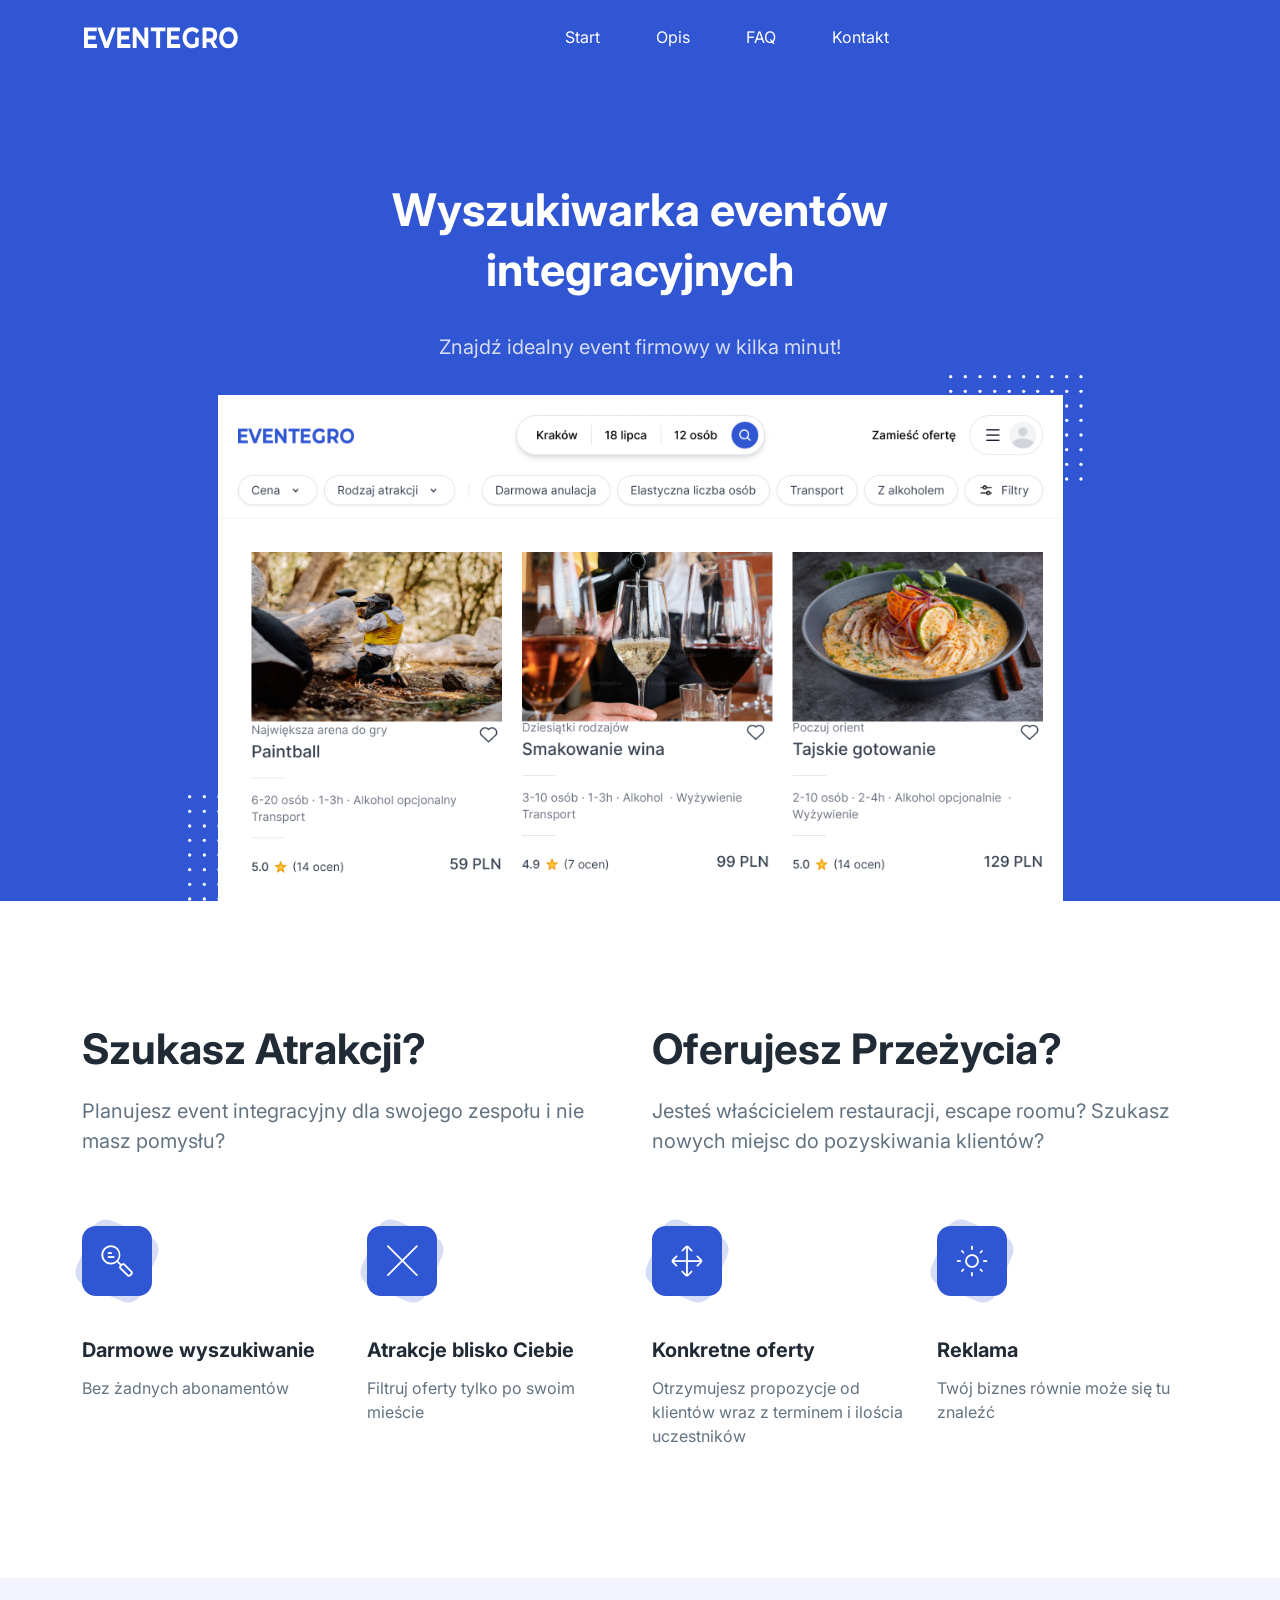
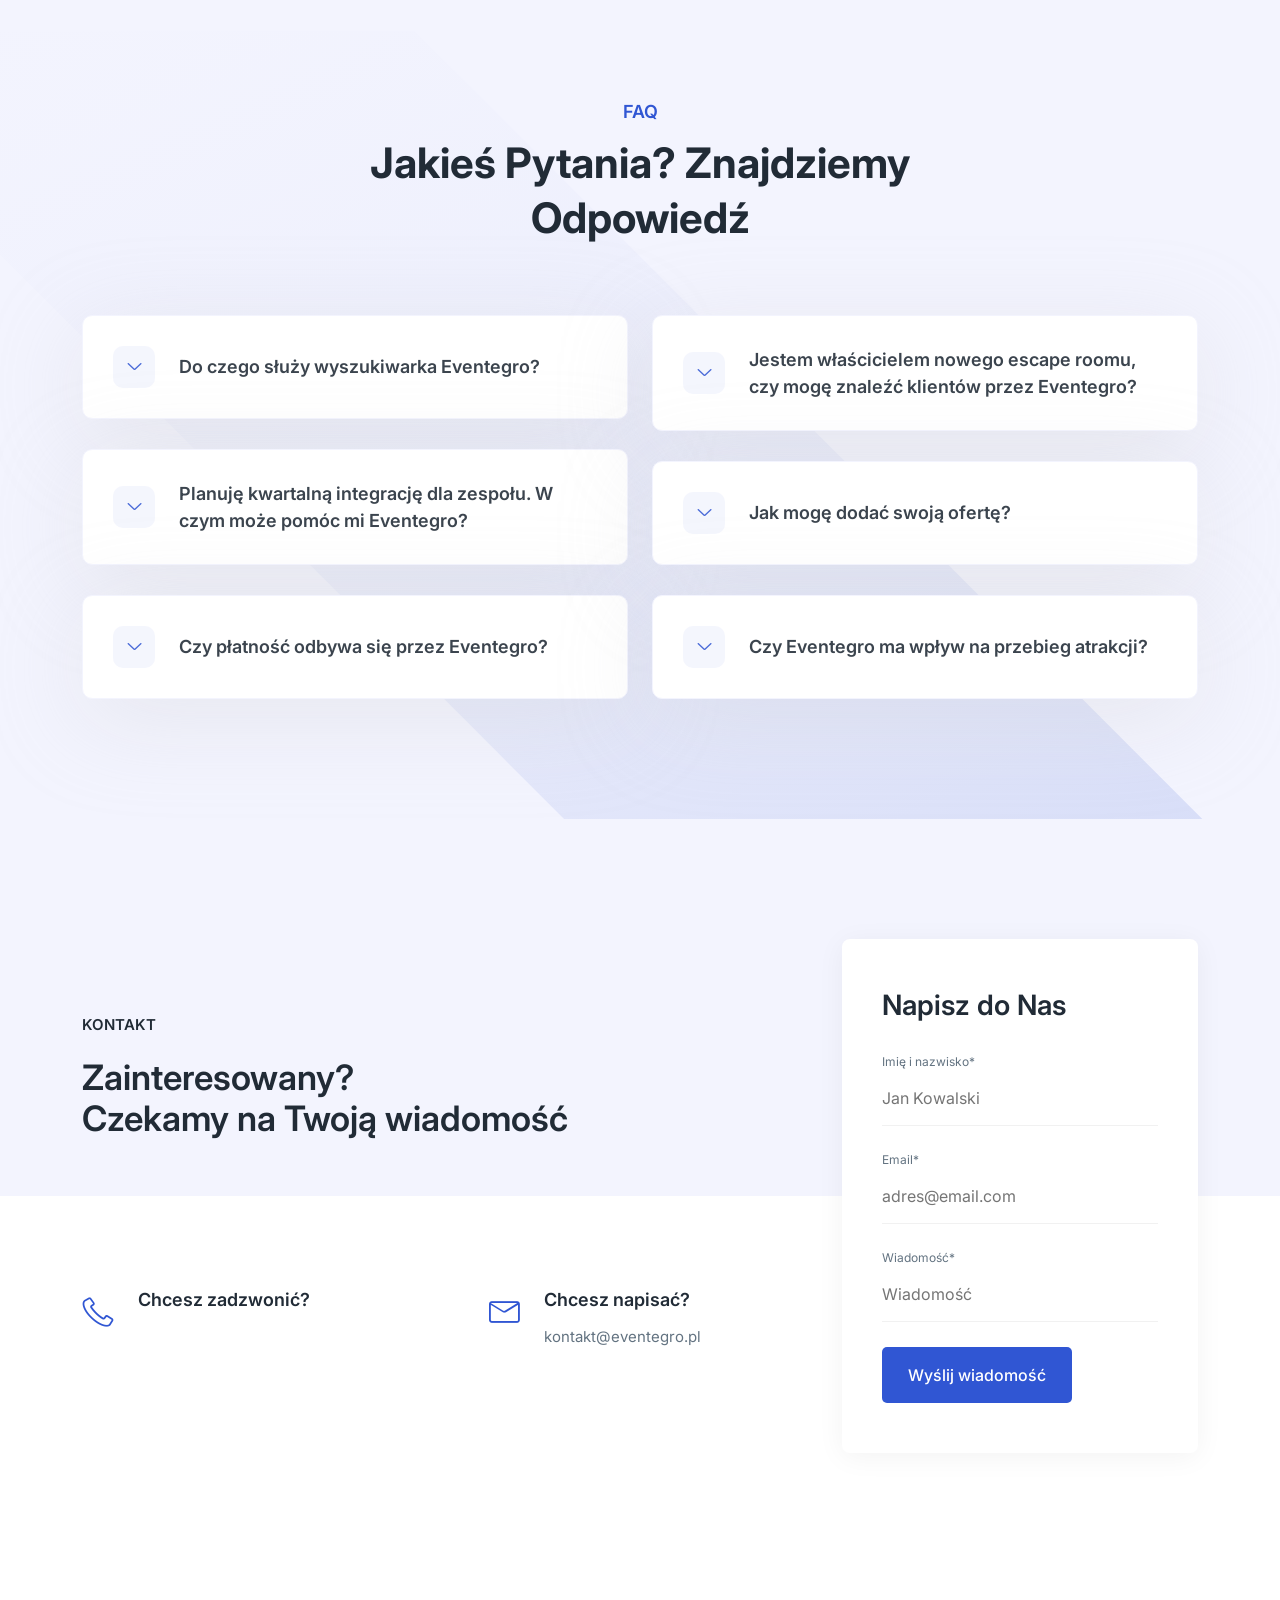
==== index.html @ 01ae6b88 "Fix hero banner" ====
<!DOCTYPE html>
<html lang="en">
  <head>
    <meta charset="UTF-8" />
    <meta http-equiv="X-UA-Compatible" content="IE=edge" />
    <meta name="viewport" content="width=device-width, initial-scale=1.0" />
    <title>Eventegro | wyszukiwarka eventów integracyjnych</title>

    <!-- Primary Meta Tags -->
<meta name="title" content="Eventegro | wyszukiwarka eventów integracyjnych">
<meta name="description" content="Eventegro | wyszukiwarka eventów integracyjnych">

<!-- Open Graph / Facebook -->
<meta property="og:type" content="website">
<meta property="og:url" content="https://eventegro.pl/">
<meta property="og:title" content="Eventegro | wyszukiwarka eventów integracyjnych">
<meta property="og:description" content="Eventegro | wyszukiwarka eventów integracyjnych">
<!-- <meta property="og:image" content="https://uideck.com/wp-content/uploads/2021/09/play-meta-bs.jpg"> -->

<!-- Twitter -->
<meta property="twitter:card" content="summary_large_image">
<meta property="twitter:url" content="https://eventegro.pl/">
<meta property="twitter:title" content="Eventegro | wyszukiwarka eventów integracyjnych">
<meta property="twitter:description" content="Eventegro | wyszukiwarka eventów integracyjnych">
<!-- <meta property="twitter:image" content="https://uideck.com/wp-content/uploads/2021/09/play-meta-bs.jpg"> -->

    <!--====== Favicon Icon ======-->
    <link
      rel="shortcut icon"
      href="assets/images/letter-e-svgrepo-com.svg"
      type="image/svg"
    />

    <!-- ===== All CSS files ===== -->
    <link rel="stylesheet" href="assets/css/bootstrap.min.css" />
    <link rel="stylesheet" href="assets/css/animate.css" />
    <link rel="stylesheet" href="assets/css/lineicons.css" />
    <link rel="stylesheet" href="assets/css/ud-styles.css" />
  </head>
  <body>
    <!-- ====== Header Start ====== -->
    <header class="ud-header">
      <div class="container">
        <div class="row">
          <div class="col-lg-12">
            <nav class="navbar navbar-expand-lg">
              <a class="navbar-brand" href="index.html">
                <img src="assets/images/logo/logo.svg" alt="Logo" />
              </a>
              <button class="navbar-toggler">
                <span class="toggler-icon"> </span>
                <span class="toggler-icon"> </span>
                <span class="toggler-icon"> </span>
              </button>

              <div class="navbar-collapse">
                <ul id="nav" class="navbar-nav mx-auto">
                  <li class="nav-item">
                    <a class="ud-menu-scroll" href="#home">Start</a>
                  </li>

                  <li class="nav-item">
                    <a class="ud-menu-scroll" href="#features">Opis</a>
                  </li>
                  <li class="nav-item">
                    <a class="ud-menu-scroll" href="#faq">FAQ</a>
                  </li>
                  <!-- <li class="nav-item">
                    <a class="ud-menu-scroll" href="#pricing">Pricing</a>
                  </li> -->
                  <!-- <li class="nav-item">
                    <a class="ud-menu-scroll" href="#team">Twórcy</a>
                  </li> -->
                  <li class="nav-item">
                    <a class="ud-menu-scroll" href="#contact">Kontakt</a>
                  </li>
                </ul>
              </div>
            </nav>
          </div>
        </div>
      </div>
    </header>
    <!-- ====== Header End ====== -->

    <!-- ====== Hero Start ====== -->
    <section class="ud-hero" id="home">
      <div class="container">
        <div class="row">
          <div class="col-lg-12">
            <div class="ud-hero-content wow fadeInUp" data-wow-delay=".2s">
              <h1 class="ud-hero-title">
                Wyszukiwarka eventów integracyjnych
              </h1>
              <p class="ud-hero-desc">
                Znajdź idealny event firmowy w kilka minut!
              </p>
              <!-- <ul class="ud-hero-buttons">
                <li>
                  <a href="https://links.uideck.com/play-bootstrap-download" rel="nofollow noopener" target="_blank" class="ud-main-btn ud-white-btn">
                    Download Now
                  </a>
                </li>
                <li>
                  <a href="https://github.com/uideck/play-bootstrap" rel="nofollow noopener" target="_blank" class="ud-main-btn ud-link-btn">
                    Learn More <i class="lni lni-arrow-right"></i>
                  </a>
                </li>
              </ul> -->
            </div>
            <!-- <div
              class="ud-hero-brands-wrapper wow fadeInUp"
              data-wow-delay=".3s"
            >
              <img src="assets/images/hero/brand.svg" alt="brand" />
            </div> -->
            
              <div class="ud-hero-image wow fadeInUp" data-wow-delay=".25s">
              <img src="assets/images/search-mock.png" alt="hero-image" />
              <img
                src="assets/images/hero/dotted-shape.svg"
                alt="shape"
                class="shape shape-1"
              />
              <img
                src="assets/images/hero/dotted-shape.svg"
                alt="shape"
                class="shape shape-2"
              />
            </div> 
          </div>
        </div>
      </div>
    </section>
    <!-- ====== Hero End ====== -->

    <!-- ====== Features Start ====== -->
    <section id="features" class="ud-features">
      <div class="container">
        <div class="row">
          <!-- Left Side with White Background -->
          <div class="col-lg-6">
            <div class="ud-section-title">
              <h2>Szukasz atrakcji?</h2>
              <p>
                Planujesz event integracyjny dla swojego zespołu i nie masz pomysłu?
                
              </p>
            </div>
            <div class="row">
              <div class="col-xl-6 col-lg-12 col-sm-6">
                <div class="ud-single-feature wow fadeInUp" data-wow-delay=".1s">
                  <div class="ud-feature-icon">
                    <i class="lni lni-keyword-research"></i>
                  </div>
                  <div class="ud-feature-content">
                    <h3 class="ud-feature-title">Darmowe wyszukiwanie</h3>
                    <p class="ud-feature-desc">
                      Bez żadnych abonamentów 
                    </p>
                  </div>
                </div>
              </div>
              <div class="col-xl-6 col-lg-12 col-sm-6">
                <div class="ud-single-feature wow fadeInUp" data-wow-delay=".15s">
                  <div class="ud-feature-icon">
                    <i class="lni lni-close"></i>
                  </div>
                  <div class="ud-feature-content">
                    <h3 class="ud-feature-title">Atrakcje blisko Ciebie</h3>
                    <p class="ud-feature-desc">
                      Filtruj oferty tylko po swoim mieście
                    </p>
                  </div>
                </div>
              </div>
            </div>
          </div>
    
          <div class="col-lg-6">
            <div class="ud-section-title">
              <h2>Oferujesz przeżycia?</h2>
              <p>
                Jesteś właścicielem restauracji, escape roomu? Szukasz nowych
                miejsc do pozyskiwania klientów? 
              </p>
            </div>
            <div class="row">
              <div class="col-xl-6 col-lg-12 col-sm-6">
                <div class="ud-single-feature wow fadeInUp" data-wow-delay=".2s">
                  <div class="ud-feature-icon">
                    <i class="lni lni-move"></i>
                  </div>
                  <div class="ud-feature-content">
                    <h3 class="ud-feature-title">Konkretne oferty</h3>
                    <p class="ud-feature-desc">
                      Otrzymujesz propozycje od klientów wraz z terminem i ilościa uczestników
                    </p>
                  </div>
                </div>
              </div>
              <div class="col-xl-6 col-lg-12 col-sm-6">
                <div class="ud-single-feature wow fadeInUp" data-wow-delay=".25s">
                  <div class="ud-feature-icon">
                    <i class="lni lni-sun"></i>
                  </div>
                  <div class="ud-feature-content">
                    <h3 class="ud-feature-title">Reklama</h3>
                    <p class="ud-feature-desc">
                      Twój biznes równie może się tu znaleźć
                    </p>
                  </div>
                </div>
              </div>
            </div>
          </div>
        </div>
      </div>
    </section>
    
    
    <!-- ====== About End ====== -->

    <!-- ====== FAQ Start ====== -->
    <section id="faq" class="ud-faq">
      <div class="shape">
        <img src="assets/images/faq/shape.svg" alt="shape" />
      </div>
      <div class="container">
        <div class="row">
          <div class="col-lg-12">
            <div class="ud-section-title text-center mx-auto">
              <span>FAQ</span>
              <h2>Jakieś pytania? Znajdziemy odpowiedź</h2>
              <!-- <p>
                There are many variations of passages of Lorem Ipsum available
                but the majority have suffered alteration in some form.
              </p> -->
            </div>
          </div>
        </div>

        <div class="row">
          <div class="col-lg-6">
            <div class="ud-single-faq wow fadeInUp" data-wow-delay=".1s">
              <div class="accordion">
                <button
                  class="ud-faq-btn collapsed"
                  data-bs-toggle="collapse"
                  data-bs-target="#collapseOne"
                >
                  <span class="icon flex-shrink-0">
                    <i class="lni lni-chevron-down"></i>
                  </span>
                  <span>Do czego służy wyszukiwarka Eventegro?</span>
                </button>
                <div id="collapseOne" class="accordion-collapse collapse">
                  <div class="ud-faq-body">
                    Jest to miejsce które łączy osoby chcące zorganizować integrację dla zespołu lub firmy
                    wraz z gotowymi ofertami od oferujących szeroko pojęte atrakcje.
                  </div>
                </div>
              </div>
            </div>
            <div class="ud-single-faq wow fadeInUp" data-wow-delay=".15s">
              <div class="accordion">
                <button
                  class="ud-faq-btn collapsed"
                  data-bs-toggle="collapse"
                  data-bs-target="#collapseTwo"
                >
                  <span class="icon flex-shrink-0">
                    <i class="lni lni-chevron-down"></i>
                  </span>
                  <span>Planuję kwartalną integrację dla zespołu. W czym może pomóc mi Eventegro?</span>
                </button>
                <div id="collapseTwo" class="accordion-collapse collapse">
                  <div class="ud-faq-body">
                    Po prostu podaj miasto, przejżyj dostępne oferty, wybierz najciekawszą, podaj datę,
                    przewidywaną iloć uczestników i wyślij zapytanie do organizatora przez formularz.
                  </div>
                </div>
              </div>
            </div>
            <div class="ud-single-faq wow fadeInUp" data-wow-delay=".2s">
              <div class="accordion">
                <button
                  class="ud-faq-btn collapsed"
                  data-bs-toggle="collapse"
                  data-bs-target="#collapseThree"
                >
                  <span class="icon flex-shrink-0">
                    <i class="lni lni-chevron-down"></i>
                  </span>
                  <span>Czy płatność odbywa się przez Eventegro?</span>
                </button>
                <div id="collapseThree" class="accordion-collapse collapse">
                  <div class="ud-faq-body">
                    Aktualnie nie, aczkolwiek ta funkcjonalność jest w planach.
                  </div>
                </div>
              </div>
            </div>
          </div>
          <div class="col-lg-6">
            <div class="ud-single-faq wow fadeInUp" data-wow-delay=".1s">
              <div class="accordion">
                <button
                  class="ud-faq-btn collapsed"
                  data-bs-toggle="collapse"
                  data-bs-target="#collapseFour"
                >
                  <span class="icon flex-shrink-0">
                    <i class="lni lni-chevron-down"></i>
                  </span>
                  <span>Jestem właścicielem nowego escape roomu, czy mogę znaleźć klientów przez Eventegro?</span>
                </button>
                <div id="collapseFour" class="accordion-collapse collapse">
                  <div class="ud-faq-body">
                    Oczywiście! Eventegro może pomóc w poszerzeniu zasięgów.
                  </div>
                </div>
              </div>
            </div>
            <div class="ud-single-faq wow fadeInUp" data-wow-delay=".15s">
              <div class="accordion">
                <button
                  class="ud-faq-btn collapsed"
                  data-bs-toggle="collapse"
                  data-bs-target="#collapseFive"
                >
                  <span class="icon flex-shrink-0">
                    <i class="lni lni-chevron-down"></i>
                  </span>
                  <span>Jak mogę dodać swoją ofertę?</span>
                </button>
                <div id="collapseFive" class="accordion-collapse collapse">
                  <div class="ud-faq-body">
                    To proste. Zarejestruj się, podaj informacje o swojej firmie i następnie dodaj swoją
                    pierwszą ofertę. Po akceptacji przez administrację oferta stanie się widoczna dla wszystkich w wyszukiwarce.
                  </div>
                </div>
              </div>
            </div>
            <div class="ud-single-faq wow fadeInUp" data-wow-delay=".2s">
              <div class="accordion">
                <button
                  class="ud-faq-btn collapsed"
                  data-bs-toggle="collapse"
                  data-bs-target="#collapseSix"
                >
                  <span class="icon flex-shrink-0">
                    <i class="lni lni-chevron-down"></i>
                  </span>
                  <span>Czy Eventegro ma wpływ na przebieg atrakcji?</span>
                </button>
                <div id="collapseSix" class="accordion-collapse collapse">
                  <div class="ud-faq-body">
                    Nie, platforma jest tylko pośredniczy na etapie łączenia poszukujących z atrakacjami.
                  </div>
                </div>
              </div>
            </div>
          </div>
        </div>
      </div>
    </section>
    <!-- ====== FAQ End ====== -->


    <!-- ====== Contact Start ====== -->
    <section id="contact" class="ud-contact">
      <div class="container">
        <div class="row align-items-center">
          <div class="col-xl-8 col-lg-7">
            <div class="ud-contact-content-wrapper">
              <div class="ud-contact-title">
                <span>KONTAKT</span>
                <h2>
                  Zainteresowany? <br />
                  Czekamy na Twoją wiadomość
                </h2>
              </div>
              <div class="ud-contact-info-wrapper">
                <div class="ud-single-info">
                  <div class="ud-info-icon">
                    <i class="lni lni-phone"></i>
                  </div>
                  <div class="ud-info-meta">
                    <h5>Chcesz zadzwonić?</h5>
                    <!-- <p></p> -->
                  </div>
                </div>
                <div class="ud-single-info">
                  <div class="ud-info-icon">
                    <i class="lni lni-envelope"></i>
                  </div>
                  <div class="ud-info-meta">
                    <h5>Chcesz napisać?</h5>
                    <p>kontakt@eventegro.pl</p>                    
                  </div>
                </div>
              </div>
            </div>
          </div>
          <div class="col-xl-4 col-lg-5">
            <div
              class="ud-contact-form-wrapper wow fadeInUp"
              data-wow-delay=".2s"
            >
              <h3 class="ud-contact-form-title">Napisz do Nas</h3>
              <form class="ud-contact-form"
              action="https://formspree.io/f/xdknzvpr"
              method="POST"
              >
                <div class="ud-form-group"                >
                <form>
                  <label for="fullName">Imię i nazwisko*</label>
                  <input
                    type="text"
                    name="fullName"
                    placeholder="Jan Kowalski"
                  />
                </div>
                <div class="ud-form-group">
                  <label for="email">Email*</label>
                  <input
                    type="email"
                    name="email"
                    placeholder="adres@email.com"
                  />
                </div>
                <div class="ud-form-group">
                  <!-- <label for="phone">Phone*</label>
                  <input
                    type="text"
                    name="phone"
                    placeholder="+885 1254 5211 552"
                  /> -->
                </div>
                <div class="ud-form-group">
                  <label for="message">Wiadomość*</label>
                  <textarea
                    name="message"
                    rows="1"
                    placeholder="Wiadomość"
                  ></textarea>
                </div>
                <div class="ud-form-group mb-0">
                  <button type="submit" class="ud-main-btn">
                    Wyślij wiadomość
                  </button>
                </div>
              </form>
            </div>
          </div>
        </div>
      </div>
    </section>
    <!-- ====== Contact End ====== -->

    <!-- ====== Footer Start ====== -->
    <footer class="ud-footer wow fadeInUp" data-wow-delay=".15s">
      <div class="shape shape-1">
        <img src="assets/images/footer/shape-1.svg" alt="shape" />
      </div>
      <div class="shape shape-2">
        <img src="assets/images/footer/shape-2.svg" alt="shape" />
      </div>
      <div class="shape shape-3">
        <img src="assets/images/footer/shape-3.svg" alt="shape" />
      </div>
      <div class="ud-footer-widgets">
        <div class="container">
          <div class="row">
            <div class="col-xl-3 col-lg-4 col-md-6">
              <div class="ud-widget">
                <a href="index.html" class="ud-footer-logo">
                  <img src="assets/images/logo/logo.svg" alt="logo" />
                </a>
                <p class="ud-widget-desc">
                  Wyszukiwarka eventów firmowych
                </p>
              </div>
            </div>
          </div>
        </div>
      </div>
      <div class="ud-footer-bottom">
        <div class="container">
          <div class="row">
            <div class="col-md-8">
              <ul class="ud-footer-bottom-left">
                <li>
                  <a href="javascript:void(0)">Polityka prywatności</a>
                </li>
                <li>
                  <a href="javascript:void(0)">Regulamin</a>
                </li>
              </ul>
            </div>
            <div class="col-md-4">
              <p class="ud-footer-bottom-right">
                <!-- Designed and Developed by -->
                <a href="https://eventegro.com" rel="nofollow">Eventegro 2024</a>
              </p>
            </div>
          </div>
        </div>
      </div>
    </footer>
    <!-- ====== Footer End ====== -->

    <!-- ====== Back To Top Start ====== -->
    <a href="javascript:void(0)" class="back-to-top">
      <i class="lni lni-chevron-up"> </i>
    </a>
    <!-- ====== Back To Top End ====== -->

    <!-- ====== All Javascript Files ====== -->
    <script src="assets/js/bootstrap.bundle.min.js"></script>
    <script src="assets/js/wow.min.js"></script>
    <script src="assets/js/main.js"></script>
    <script>
      // ==== for menu scroll
      const pageLink = document.querySelectorAll(".ud-menu-scroll");

      pageLink.forEach((elem) => {
        elem.addEventListener("click", (e) => {
          e.preventDefault();
          document.querySelector(elem.getAttribute("href")).scrollIntoView({
            behavior: "smooth",
            offsetTop: 1 - 60,
          });
        });
      });

      // section menu active
      function onScroll(event) {
        const sections = document.querySelectorAll(".ud-menu-scroll");
        const scrollPos =
          window.pageYOffset ||
          document.documentElement.scrollTop ||
          document.body.scrollTop;

        for (let i = 0; i < sections.length; i++) {
          const currLink = sections[i];
          const val = currLink.getAttribute("href");
          const refElement = document.querySelector(val);
          const scrollTopMinus = scrollPos + 73;
          if (
            refElement.offsetTop <= scrollTopMinus &&
            refElement.offsetTop + refElement.offsetHeight > scrollTopMinus
          ) {
            document
              .querySelector(".ud-menu-scroll")
              .classList.remove("active");
            currLink.classList.add("active");
          } else {
            currLink.classList.remove("active");
          }
        }
      }

      window.document.addEventListener("scroll", onScroll);
    </script>
  </body>
</html>
---- assets/css/ud-styles.css ----
/* =======

	Template Name: Play Bootstrap
	Author: UIdeck
	Author URI: https://uideck.com/
	Support: https://github.com/uideck/
	Version: 1.0

======== */
/*===========================
  COMMON css 
===========================*/
@import url("https://fonts.googleapis.com/css2?family=Inter:wght@200;300;400;500;600;700;800;900&display=swap");
:root {
  --font: "Inter", sans-serif;
  --body-color: #637381;
  --heading-color: #212b36;
  --primary-color: #3056d3;
  --white: #ffffff;
}

body {
  font-family: var(--font);
  font-weight: normal;
  font-style: normal;
  color: var(--body-color);
  overflow-x: hidden;
}

* {
  margin: 0;
  padding: 0;
  -webkit-box-sizing: border-box;
  box-sizing: border-box;
}

img {
  max-width: 100%;
}

a,
button,
input,
textarea {
  -webkit-transition: all 0.3s ease-out 0s;
  transition: all 0.3s ease-out 0s;
}

a,
a:focus,
input:focus,
textarea:focus,
button:focus,
.navbar-toggler:focus {
  text-decoration: none;
  outline: none;
  -webkit-box-shadow: none;
          box-shadow: none;
}

a:focus,
a:hover {
  text-decoration: none;
}

i,
span,
a {
  display: inline-block;
}

audio,
canvas,
iframe,
img,
svg,
video {
  vertical-align: middle;
}

h1,
h2,
h3,
h4,
h5,
h6 {
  font-weight: 700;
  color: var(--heading-color);
  margin: 0px;
}

h1 {
  font-size: 48px;
}

h2 {
  font-size: 36px;
}

h3 {
  font-size: 28px;
}

h4 {
  font-size: 22px;
}

h5 {
  font-size: 18px;
}

h6 {
  font-size: 16px;
}

ul,
ol {
  margin: 0px;
  padding: 0px;
  list-style-type: none;
}

p {
  font-size: 16px;
  font-weight: 400;
  line-height: 26px;
  color: var(--body-color);
  margin: 0px;
}

.bg_cover {
  background-position: center center;
  background-size: cover;
  background-repeat: no-repeat;
  width: 100%;
  height: 100%;
}

/*===== All Button Style =====*/
.ud-main-btn {
  display: inline-block;
  text-align: center;
  white-space: nowrap;
  vertical-align: middle;
  font-weight: 500;
  font-size: 16px;
  border-radius: 5px;
  padding: 15px 25px;
  border: 1px solid transparent;
  color: var(--white);
  cursor: pointer;
  z-index: 5;
  -webkit-transition: all 0.4s ease-out 0s;
  transition: all 0.4s ease-out 0s;
  background: var(--primary-color);
}

.ud-main-btn:hover {
  color: var(--white);
  background: var(--heading-color);
}

@media (max-width: 767px) {
  .container {
    padding-left: 40px;
    padding-right: 40px;
  }
}

@media only screen and (min-width: 576px) and (max-width: 767px) {
  .container {
    padding-left: 20px;
    padding-right: 20px;
  }
}

.back-to-top {
  width: 40px;
  height: 40px;
  line-height: 40px;
  background: var(--primary-color);
  -webkit-box-shadow: 0px 0px 5px rgba(0, 0, 0, 0.2);
          box-shadow: 0px 0px 5px rgba(0, 0, 0, 0.2);
  text-align: center;
  -webkit-box-pack: center;
      -ms-flex-pack: center;
          justify-content: center;
  -webkit-box-align: center;
      -ms-flex-align: center;
          align-items: center;
  border-radius: 5px;
  position: fixed;
  right: 30px;
  bottom: 30px;
  z-index: 99;
  color: var(--white);
}

.back-to-top:hover {
  color: var(--white);
  background: var(--heading-color);
}

/* ===== Header CSS ===== */
.ud-header {
  position: absolute;
  top: 0;
  left: 0;
  width: 100%;
  z-index: 99;
  -webkit-transition: all 0.3s ease-out 0s;
  transition: all 0.3s ease-out 0s;
}

.sticky {
  position: fixed;
  z-index: 99;
  background-color: rgba(255, 255, 255, 0.8);
  -webkit-backdrop-filter: blur(5px);
          backdrop-filter: blur(5px);
  -webkit-box-shadow: inset 0 -1px 0 0 rgba(0, 0, 0, 0.1);
  box-shadow: inset 0 -1px 0 0 rgba(0, 0, 0, 0.1);
  -webkit-transition: all 0.3s ease-out 0s;
  transition: all 0.3s ease-out 0s;
}

.sticky .navbar {
  padding: 0;
}

.navbar {
  padding: 0px 0;
  border-radius: 5px;
  position: relative;
  -webkit-transition: all 0.3s ease-out 0s;
  transition: all 0.3s ease-out 0s;
}

.navbar-brand {
  padding: 0;
}

@media only screen and (min-width: 768px) and (max-width: 991px), (max-width: 767px) {
  .navbar-brand {
    padding: 5px 0px;
  }
}

.navbar-brand img {
  max-width: 160px;
}

.navbar-toggler {
  padding: 0;
}

.navbar-toggler .toggler-icon {
  width: 30px;
  height: 2px;
  background-color: var(--white);
  display: block;
  margin: 5px 0;
  position: relative;
  -webkit-transition: all 0.3s ease-out 0s;
  transition: all 0.3s ease-out 0s;
}

.navbar-toggler.active .toggler-icon:nth-of-type(1) {
  -webkit-transform: rotate(45deg);
  transform: rotate(45deg);
  top: 7px;
}

.navbar-toggler.active .toggler-icon:nth-of-type(2) {
  opacity: 0;
}

.navbar-toggler.active .toggler-icon:nth-of-type(3) {
  -webkit-transform: rotate(135deg);
  transform: rotate(135deg);
  top: -7px;
}

@media only screen and (min-width: 768px) and (max-width: 991px), (max-width: 767px) {
  .navbar-collapse {
    position: absolute;
    top: 100%;
    right: 0;
    max-width: 300px;
    width: 100%;
    background-color: var(--white);
    z-index: 9;
    -webkit-box-shadow: 0px 15px 20px 0px rgba(0, 0, 0, 0.1);
    box-shadow: 0px 15px 20px 0px rgba(0, 0, 0, 0.1);
    padding: 0px;
    display: none;
    border-radius: 5px;
  }
  .navbar-collapse.show {
    display: block;
  }
}

@media only screen and (min-width: 768px) and (max-width: 991px), (max-width: 767px) {
  .navbar-nav {
    padding: 20px 30px;
  }
}

.navbar-nav .nav-item {
  position: relative;
  padding: 0px 20px;
}

@media only screen and (min-width: 992px) and (max-width: 1199px) {
  .navbar-nav .nav-item {
    padding: 0px 12px;
  }
}

@media only screen and (min-width: 768px) and (max-width: 991px), (max-width: 767px) {
  .navbar-nav .nav-item {
    padding: 0px;
  }
}

.navbar-nav .nav-item > a {
  font-size: 16px;
  font-weight: 400;
  color: var(--white);
  -webkit-transition: all 0.3s ease-out 0s;
  transition: all 0.3s ease-out 0s;
  padding: 25px 8px;
  position: relative;
}

@media only screen and (min-width: 768px) and (max-width: 991px), (max-width: 767px) {
  .navbar-nav .nav-item > a {
    display: block;
    padding: 8px 0;
    color: var(--heading-color);
  }
}

.navbar-nav .nav-item > a:hover, .navbar-nav .nav-item > a.active {
  color: var(--white);
  opacity: 0.5;
}

@media only screen and (min-width: 768px) and (max-width: 991px), (max-width: 767px) {
  .navbar-nav .nav-item > a:hover, .navbar-nav .nav-item > a.active {
    color: var(--primary-color);
    opacity: 1;
  }
}

.navbar-nav .nav-item .ud-submenu {
  position: absolute;
  width: 250px;
  background: var(--white);
  top: 110%;
  padding: 20px 30px;
  -webkit-box-shadow: 0 15px 44px rgba(140, 140, 140, 0.18);
          box-shadow: 0 15px 44px rgba(140, 140, 140, 0.18);
  border-radius: 5px;
  opacity: 0;
  visibility: hidden;
  -webkit-transition: all 0.3s ease-out 0s;
  transition: all 0.3s ease-out 0s;
}

@media only screen and (min-width: 768px) and (max-width: 991px), (max-width: 767px) {
  .navbar-nav .nav-item .ud-submenu {
    position: static;
    -webkit-box-shadow: none;
            box-shadow: none;
    width: 100%;
    padding: 0px;
    opacity: 1;
    visibility: visible;
    display: none;
  }
}

.navbar-nav .nav-item .ud-submenu.show {
  display: block;
}

.navbar-nav .nav-item .ud-submenu .ud-submenu-link {
  padding: 7px 0;
  color: var(--heading-color);
  font-size: 14px;
}

.navbar-nav .nav-item .ud-submenu .ud-submenu-link:hover {
  color: var(--primary-color);
}

.navbar-nav .nav-item:hover > a {
  color: var(--white);
  opacity: 0.5;
}

@media only screen and (min-width: 768px) and (max-width: 991px), (max-width: 767px) {
  .navbar-nav .nav-item:hover > a {
    color: var(--primary-color);
    opacity: 1;
  }
}

.navbar-nav .nav-item:hover > .ud-submenu {
  opacity: 1;
  visibility: visible;
  top: 100%;
}

.navbar-nav .nav-item.nav-item-has-children > a {
  position: relative;
}

.navbar-nav .nav-item.nav-item-has-children > a::after {
  content: "";
  -webkit-box-sizing: border-box;
          box-sizing: border-box;
  position: absolute;
  width: 10px;
  height: 10px;
  border-bottom: 2px solid;
  border-right: 2px solid;
  -webkit-transform: rotate(45deg) translateY(-50%);
          transform: rotate(45deg) translateY(-50%);
  right: -15px;
  top: 50%;
  margin-top: -2px;
}

@media only screen and (min-width: 768px) and (max-width: 991px), (max-width: 767px) {
  .navbar-nav .nav-item.nav-item-has-children > a::after {
    right: 5px;
  }
}

@media only screen and (min-width: 768px) and (max-width: 991px), (max-width: 767px) {
  .navbar-btn {
    position: absolute;
    top: 50%;
    right: 50px;
    -webkit-transform: translateY(-50%);
    transform: translateY(-50%);
  }
}

.navbar-btn .ud-main-btn {
  padding: 8px 16px;
  background: transparent;
}

.navbar-btn .ud-login-btn:hover {
  opacity: 0.5;
}

.navbar-btn .ud-white-btn {
  background: rgba(255, 255, 255, 0.2);
}

.navbar-btn .ud-white-btn:hover {
  background: white;
  color: var(--heading-color);
}

.sticky .navbar-toggler .toggler-icon {
  background-color: var(--heading-color);
}

.sticky .navbar-nav .nav-item:hover > a {
  color: var(--primary-color);
  opacity: 1;
}

.sticky .navbar-nav .nav-item a {
  color: var(--heading-color);
}

.sticky .navbar-nav .nav-item a.active, .sticky .navbar-nav .nav-item a:hover {
  color: var(--primary-color);
  opacity: 1;
}

.sticky .navbar-btn .ud-main-btn.ud-login-btn {
  color: var(--heading-color);
}

.sticky .navbar-btn .ud-main-btn.ud-login-btn:hover {
  color: var(--primary-color);
  opacity: 1;
}

.sticky .navbar-btn .ud-white-btn {
  background: var(--primary-color);
  color: var(--white);
}

.sticky .navbar-btn .ud-white-btn:hover {
  background: var(--heading-color);
}

/* ===== Hero CSS ===== */
.ud-hero {
  background: var(--primary-color);
  padding-top: 180px;
}

@media only screen and (min-width: 768px) and (max-width: 991px) {
  .ud-hero {
    padding-top: 160px;
  }
}

@media (max-width: 767px) {
  .ud-hero {
    padding-top: 130px;
  }
}

.ud-hero-content {
  max-width: 780px;
  margin: auto;
  margin-bottom: 30px;
}

.ud-hero-content .ud-hero-title {
  color: var(--white);
  font-weight: 700;
  font-size: 45px;
  line-height: 60px;
  text-align: center;
  margin-bottom: 30px;
}

@media only screen and (min-width: 768px) and (max-width: 991px) {
  .ud-hero-content .ud-hero-title {
    font-size: 38px;
    line-height: 50px;
  }
}

@media (max-width: 767px) {
  .ud-hero-content .ud-hero-title {
    font-size: 26px;
    line-height: 38px;
  }
}

.ud-hero-content .ud-hero-desc {
  font-weight: normal;
  font-size: 20px;
  line-height: 35px;
  text-align: center;
  color: var(--white);
  opacity: 0.8;
  max-width: 600px;
  margin: auto;
  margin-bottom: 30px;
}

@media (max-width: 767px) {
  .ud-hero-content .ud-hero-desc {
    font-size: 16px;
    line-height: 30px;
  }
}

.ud-hero-buttons {
  display: -webkit-box;
  display: -ms-flexbox;
  display: flex;
  -webkit-box-align: center;
      -ms-flex-align: center;
          align-items: center;
  -webkit-box-pack: center;
      -ms-flex-pack: center;
          justify-content: center;
}

.ud-hero-buttons .ud-main-btn {
  margin: 8px;
}

@media (max-width: 767px) {
  .ud-hero-buttons .ud-main-btn {
    margin: 5px;
  }
}

@media (max-width: 767px) {
  .ud-hero-buttons .ud-main-btn {
    padding: 12px 16px;
  }
}

.ud-hero-buttons .ud-white-btn {
  background: var(--white);
  color: var(--heading-color);
}

.ud-hero-buttons .ud-white-btn:hover {
  -webkit-box-shadow: 0px 0px 25px rgba(0, 0, 0, 0.2);
          box-shadow: 0px 0px 25px rgba(0, 0, 0, 0.2);
  background: #fefefe;
  color: var(--primary-color);
}

.ud-hero-buttons .ud-link-btn:hover {
  color: var(--white);
  background: transparent;
  opacity: 0.5;
}

.ud-hero-brands-wrapper {
  text-align: center;
  margin-bottom: 40px;
}

.ud-hero-brands-wrapper img {
  -webkit-transition: all 0.3s;
  transition: all 0.3s;
  opacity: 0.5;
  max-width: 250px;
}

.ud-hero-brands-wrapper img:hover {
  opacity: 1;
}

.ud-hero-image {
  max-width: 845px;
  margin: auto;
  text-align: center;
  position: relative;
  z-index: 1;
}

.ud-hero-image img {
  max-width: 100%;
  text-align: center;
}

.ud-hero-image .shape {
  position: absolute;
  z-index: -1;
}

.ud-hero-image .shape.shape-1 {
  bottom: 0;
  left: -30px;
}

.ud-hero-image .shape.shape-2 {
  top: -20px;
  right: -20px;
}

/* ===== Features CSS ===== */
.ud-features {
  padding-top: 120px;
  padding-bottom: 90px;
}

@media (max-width: 767px) {
  .ud-features {
    padding-top: 80px;
    padding-bottom: 40px;
  }
}

.ud-section-title {
  max-width: 620px;
  margin-bottom: 70px;
}

.ud-section-title span {
  font-weight: 600;
  font-size: 18px;
  color: var(--primary-color);
  margin-bottom: 10px;
}

.ud-section-title h2 {
  font-weight: 700;
  font-size: 42px;
  line-height: 55px;
  text-transform: capitalize;
  color: var(--heading-color);
  margin-bottom: 20px;
}

.ud-section-title p {
  font-size: 20px;
  line-height: 30px;
}

@media (max-width: 767px) {
  .ud-section-title p {
    font-size: 16px;
    line-height: 26px;
  }
}

.ud-single-feature {
  margin-bottom: 40px;
}

.ud-single-feature:hover .ud-feature-icon::before {
  -webkit-transform: rotate(45deg);
  transform: rotate(45deg);
}

.ud-single-feature .ud-feature-icon {
  width: 70px;
  height: 70px;
  display: -webkit-box;
  display: -ms-flexbox;
  display: flex;
  -webkit-box-align: center;
      -ms-flex-align: center;
          align-items: center;
  -webkit-box-pack: center;
      -ms-flex-pack: center;
          justify-content: center;
  border-radius: 14px;
  background: var(--primary-color);
  font-size: 32px;
  color: var(--white);
  position: relative;
  z-index: 1;
  text-align: center;
  margin-bottom: 40px;
}

.ud-single-feature .ud-feature-icon::before {
  content: "";
  position: absolute;
  width: 100%;
  height: 100%;
  top: 0;
  left: 0;
  border-radius: 14px;
  background: var(--primary-color);
  opacity: 0.2;
  z-index: -1;
  -webkit-transform: rotate(23deg);
  transform: rotate(23deg);
  -webkit-transition: all 0.3s ease-out 0s;
  transition: all 0.3s ease-out 0s;
}

.ud-single-feature .ud-feature-title {
  font-weight: 700;
  font-size: 20px;
  line-height: 28px;
  margin-bottom: 12px;
}

@media only screen and (min-width: 992px) and (max-width: 1199px) {
  .ud-single-feature .ud-feature-title {
    font-size: 18px;
    line-height: 26px;
  }
}

.ud-single-feature .ud-feature-desc {
  font-size: 16px;
  line-height: 24px;
  margin-bottom: 40px;
}

.ud-single-feature .ud-feature-link {
  font-weight: 500;
  color: var(--body-color);
}

.ud-single-feature .ud-feature-link:hover {
  color: var(--primary-color);
}

/* ===== About CSS ===== */
.ud-about {
  background: #f3f4fe;
  padding: 120px 0;
}

@media (max-width: 767px) {
  .ud-about {
    padding: 80px 0;
  }
}

.ud-about-wrapper {
  background: var(--white);
  border: 1px solid rgba(0, 0, 0, 0.08);
  display: -webkit-box;
  display: -ms-flexbox;
  display: flex;
  -webkit-box-pack: justify;
      -ms-flex-pack: justify;
          justify-content: space-between;
}

@media only screen and (min-width: 768px) and (max-width: 991px), (max-width: 767px) {
  .ud-about-wrapper {
    display: block;
  }
}

.ud-about-content-wrapper {
  padding: 70px;
}

@media (max-width: 767px) {
  .ud-about-content-wrapper {
    padding: 50px 30px;
  }
}

@media only screen and (min-width: 576px) and (max-width: 767px) {
  .ud-about-content-wrapper {
    padding: 50px;
  }
}

.ud-about-content {
  max-width: 500px;
}

.ud-about-content .tag {
  font-weight: 500;
  font-size: 14px;
  color: var(--white);
  background: var(--primary-color);
  padding: 5px 20px;
  display: inline-block;
  margin-bottom: 20px;
}

.ud-about-content h2 {
  font-weight: bold;
  font-size: 36px;
  line-height: 45px;
  margin-bottom: 30px;
}

@media (max-width: 767px) {
  .ud-about-content h2 {
    font-size: 26px;
    line-height: 38px;
  }
}

.ud-about-content p {
  font-size: 16px;
  line-height: 28px;
  margin-bottom: 40px;
}

.ud-about-content .ud-main-btn:hover {
  background: #2748b4;
  -webkit-box-shadow: 0px 0px 10px rgba(0, 0, 0, 0.3);
          box-shadow: 0px 0px 10px rgba(0, 0, 0, 0.3);
}

@media only screen and (min-width: 768px) and (max-width: 991px), (max-width: 767px) {
  .ud-about-image {
    text-align: center;
  }
}

/* ===== Pricing CSS ===== */
.ud-pricing {
  padding-top: 120px;
  padding-bottom: 90px;
}

@media (max-width: 767px) {
  .ud-pricing {
    padding-top: 80px;
    padding-bottom: 40px;
  }
}

.ud-single-pricing {
  margin-bottom: 40px;
  background: var(--white);
  border: 2px solid #d4deff;
  border-radius: 8px;
  text-align: center;
  padding: 45px 30px;
  position: relative;
}

.ud-single-pricing.active {
  background: -webkit-gradient(linear, left top, left bottom, from(#3056d3), to(#179bee));
  background: linear-gradient(180deg, #3056d3 0%, #179bee 100%);
  border: none;
  padding: 55px 30px;
}

.ud-single-pricing.active .ud-pricing-header h3,
.ud-single-pricing.active .ud-pricing-header h4 {
  color: var(--white);
}

.ud-single-pricing.active .ud-pricing-body li {
  color: var(--white);
}

.ud-single-pricing.first-item::after, .ud-single-pricing.last-item::after {
  content: "";
  position: absolute;
  width: 55px;
  height: 55px;
  z-index: 1;
}

.ud-single-pricing.first-item::after {
  background: var(--primary-color);
  left: -2px;
  bottom: -2px;
  border-radius: 0px 55px 0px 8px;
}

.ud-single-pricing.last-item::after {
  background: #13c296;
  top: -2px;
  right: -2px;
  border-radius: 0px 8px 0px 55px;
}

.ud-single-pricing .ud-popular-tag {
  display: inline-block;
  padding: 10px 25px;
  background: var(--white);
  border-radius: 30px;
  color: var(--primary-color);
  margin-bottom: 20px;
  font-weight: 600;
}

.ud-single-pricing .ud-pricing-header h3 {
  font-weight: 500;
  font-size: 15px;
  margin-bottom: 8px;
}

.ud-single-pricing .ud-pricing-header h4 {
  font-weight: 600;
  font-size: 26px;
  color: var(--primary-color);
  margin-bottom: 40px;
}

.ud-single-pricing .ud-pricing-body {
  margin-bottom: 40px;
}

.ud-single-pricing .ud-pricing-body li {
  font-weight: 500;
  font-size: 15px;
  margin-bottom: 18px;
}

.ud-single-pricing .ud-main-btn {
  border-radius: 30px;
  padding: 15px 40px;
}

.ud-single-pricing .ud-border-btn {
  border: 1px solid #d4deff;
  color: var(--primary-color);
  background: var(--white);
}

.ud-single-pricing .ud-border-btn:hover {
  color: var(--white);
  border-color: var(--primary-color);
  background: var(--primary-color);
}

.ud-single-pricing .ud-white-btn {
  background: var(--white);
  color: var(--heading-color);
}

.ud-single-pricing .ud-white-btn:hover {
  color: var(--white);
  background: var(--heading-color);
}

/* ===== FAQ CSS ===== */
.ud-faq {
  padding-top: 120px;
  padding-bottom: 90px;
  background: #f3f4fe;
  position: relative;
  z-index: 1;
}

@media (max-width: 767px) {
  .ud-faq {
    padding-top: 80px;
    padding-bottom: 50px;
  }
}

.ud-faq .shape {
  position: absolute;
  z-index: -1;
  left: 0;
  bottom: 0;
}

.ud-single-faq {
  background: var(--white);
  border: 1px solid #f3f4fe;
  -webkit-box-shadow: 0px 20px 95px rgba(201, 203, 204, 0.3);
          box-shadow: 0px 20px 95px rgba(201, 203, 204, 0.3);
  border-radius: 10px;
  margin-bottom: 30px;
}

.ud-single-faq .ud-faq-btn {
  text-align: left;
  display: -webkit-box;
  display: -ms-flexbox;
  display: flex;
  width: 100%;
  -webkit-box-align: center;
      -ms-flex-align: center;
          align-items: center;
  border: none;
  background: transparent;
  font-weight: 600;
  font-size: 18px;
  color: var(--heading-color);
  opacity: 0.88;
  padding: 30px;
}

@media only screen and (min-width: 992px) and (max-width: 1199px), (max-width: 767px) {
  .ud-single-faq .ud-faq-btn {
    padding: 15px;
  }
}

.ud-single-faq .ud-faq-btn.collapsed span.icon i {
  -webkit-transform: rotate(0deg);
  transform: rotate(0deg);
}

.ud-single-faq .ud-faq-btn span.icon {
  display: -webkit-box;
  display: -ms-flexbox;
  display: flex;
  -webkit-box-align: center;
      -ms-flex-align: center;
          align-items: center;
  -webkit-box-pack: center;
      -ms-flex-pack: center;
          justify-content: center;
  width: 42px;
  height: 42px;
  background: rgba(48, 86, 211, 0.06);
  border-radius: 10px;
  color: var(--primary-color);
  margin-right: 24px;
}

.ud-single-faq .ud-faq-btn span.icon i {
  -webkit-transform: rotate(180deg);
  transform: rotate(180deg);
  -webkit-transition: all 0.3s;
  transition: all 0.3s;
  font-size: 14px;
  font-weight: 700;
}

.ud-single-faq .ud-faq-body {
  padding: 0px 30px 40px 95px;
}

@media only screen and (min-width: 992px) and (max-width: 1199px), (max-width: 767px) {
  .ud-single-faq .ud-faq-body {
    padding: 0px 16px 20px 82px;
  }
}

/* ===== Testimonials CSS ===== */
.ud-testimonials {
  padding-top: 120px;
}

@media (max-width: 767px) {
  .ud-testimonials {
    padding-top: 80px;
  }
}

.ud-single-testimonial {
  padding: 30px;
  -webkit-box-shadow: 0px 60px 120px -20px #ebeffd;
          box-shadow: 0px 60px 120px -20px #ebeffd;
  background: var(--white);
  margin-bottom: 50px;
}

.ud-single-testimonial .ud-testimonial-ratings {
  margin-bottom: 10px;
}

.ud-single-testimonial .ud-testimonial-ratings i {
  color: #fbb040;
}

.ud-single-testimonial .ud-testimonial-content {
  margin-bottom: 25px;
}

.ud-single-testimonial .ud-testimonial-content p {
  font-size: 16px;
  line-height: 30px;
  color: #637381;
}

.ud-single-testimonial .ud-testimonial-info {
  display: -webkit-box;
  display: -ms-flexbox;
  display: flex;
  -webkit-box-align: center;
      -ms-flex-align: center;
          align-items: center;
}

.ud-single-testimonial .ud-testimonial-info .ud-testimonial-image {
  width: 50px;
  height: 50px;
  border-radius: 50%;
  overflow: hidden;
  margin-right: 20px;
}

.ud-single-testimonial .ud-testimonial-info .ud-testimonial-meta h4 {
  font-weight: 600;
  font-size: 14px;
}

.ud-single-testimonial .ud-testimonial-info .ud-testimonial-meta p {
  font-size: 12px;
  color: #969696;
}

.ud-brands .ud-title {
  margin-bottom: 30px;
}

.ud-brands .ud-title h6 {
  font-weight: normal;
  font-size: 12px;
  color: var(--body-color);
  display: inline-block;
  position: relative;
}

.ud-brands .ud-title h6::after {
  content: "";
  position: absolute;
  width: 30px;
  height: 1px;
  background: #afb2b5;
  right: -40px;
  top: 50%;
}

.ud-brands .ud-brands-logo {
  display: -webkit-box;
  display: -ms-flexbox;
  display: flex;
  -webkit-box-align: center;
      -ms-flex-align: center;
          align-items: center;
  -ms-flex-wrap: wrap;
      flex-wrap: wrap;
  margin-right: -40px;
}

.ud-brands .ud-brands-logo .ud-single-logo {
  margin-right: 40px;
  margin-bottom: 20px;
  max-width: 140px;
}

.ud-brands .ud-brands-logo .ud-single-logo:hover img {
  -webkit-filter: none;
          filter: none;
}

.ud-brands .ud-brands-logo .ud-single-logo img {
  -webkit-filter: grayscale(1);
          filter: grayscale(1);
  -webkit-transition: all 0.3s ease-out 0s;
  transition: all 0.3s ease-out 0s;
}

/* ===== Team CSS ===== */
.ud-team {
  padding-top: 120px;
  padding-bottom: 80px;
}

@media (max-width: 767px) {
  .ud-team {
    padding-top: 80px;
    padding-bottom: 40px;
  }
}

.ud-single-team {
  margin-bottom: 40px;
}

.ud-single-team .ud-team-image-wrapper {
  width: 170px;
  height: 170px;
  position: relative;
  margin: 0px auto 25px;
}

.ud-single-team .ud-team-image {
  border-radius: 50%;
}

.ud-single-team .ud-team-image img {
  width: 100%;
  border-radius: 50%;
}

.ud-single-team .shape {
  position: absolute;
  z-index: -1;
}

.ud-single-team .shape.shape-1 {
  top: 0;
  left: 0;
}

.ud-single-team .shape.shape-2 {
  bottom: 0;
  right: 0;
}

.ud-single-team .ud-team-info {
  text-align: center;
  margin-bottom: 20px;
}

.ud-single-team .ud-team-info h5 {
  font-weight: 500;
  font-size: 18px;
  text-transform: capitalize;
  margin-bottom: 10px;
}

.ud-single-team .ud-team-info h6 {
  font-weight: 500;
  font-size: 12px;
  color: var(--body-color);
}

.ud-single-team .ud-team-socials {
  display: -webkit-box;
  display: -ms-flexbox;
  display: flex;
  -webkit-box-align: center;
      -ms-flex-align: center;
          align-items: center;
  -webkit-box-pack: center;
      -ms-flex-pack: center;
          justify-content: center;
}

.ud-single-team .ud-team-socials a {
  width: 32px;
  height: 32px;
  display: -webkit-box;
  display: -ms-flexbox;
  display: flex;
  -webkit-box-align: center;
      -ms-flex-align: center;
          align-items: center;
  -webkit-box-pack: center;
      -ms-flex-pack: center;
          justify-content: center;
  margin: 0px 10px;
  color: #cdced6;
}

.ud-single-team .ud-team-socials a:hover {
  color: var(--primary-color);
}

/* ===== Contact CSS ===== */
.ud-contact {
  padding: 120px 0px;
  position: relative;
}

@media (max-width: 767px) {
  .ud-contact {
    padding: 80px 0;
  }
}

.ud-contact::after {
  content: "";
  position: absolute;
  z-index: -1;
  width: 100%;
  top: 0;
  left: 0;
  height: 50%;
  background: #f3f4fe;
}

@media only screen and (min-width: 992px) and (max-width: 1199px) {
  .ud-contact::after {
    height: 45%;
  }
}

.ud-contact-title {
  margin-bottom: 150px;
}

@media only screen and (min-width: 768px) and (max-width: 991px), (max-width: 767px) {
  .ud-contact-title {
    margin-bottom: 50px;
  }
}

.ud-contact-title span {
  color: var(--heading-color);
  font-weight: 600;
  font-size: 15px;
  margin-bottom: 20px;
}

.ud-contact-title h2 {
  font-weight: 600;
  font-size: 35px;
  line-height: 41px;
}

.ud-contact-info-wrapper {
  display: -webkit-box;
  display: -ms-flexbox;
  display: flex;
  -webkit-box-pack: justify;
      -ms-flex-pack: justify;
          justify-content: space-between;
  -ms-flex-wrap: wrap;
      flex-wrap: wrap;
}

@media only screen and (min-width: 768px) and (max-width: 991px), (max-width: 767px) {
  .ud-contact-info-wrapper {
    margin-bottom: 50px;
  }
}

.ud-contact-info-wrapper .ud-single-info {
  display: -webkit-box;
  display: -ms-flexbox;
  display: flex;
  max-width: 100%;
  width: 330px;
  margin-bottom: 30px;
}

.ud-contact-info-wrapper .ud-info-icon {
  font-size: 32px;
  color: var(--primary-color);
  margin-right: 24px;
}

.ud-contact-info-wrapper .ud-info-meta h5 {
  font-weight: 600;
  font-size: 18px;
  margin-bottom: 15px;
}

.ud-contact-info-wrapper .ud-info-meta p {
  font-size: 15px;
  line-height: 24px;
}

.ud-contact-form-wrapper {
  -webkit-box-shadow: 0px 4px 28px rgba(0, 0, 0, 0.05);
          box-shadow: 0px 4px 28px rgba(0, 0, 0, 0.05);
  border-radius: 8px;
  background: var(--white);
  padding: 60px;
}

@media (max-width: 767px) {
  .ud-contact-form-wrapper {
    padding: 40px 30px;
  }
}

@media only screen and (min-width: 1200px) and (max-width: 1399px), only screen and (min-width: 992px) and (max-width: 1199px), only screen and (min-width: 576px) and (max-width: 767px) {
  .ud-contact-form-wrapper {
    padding: 50px 40px;
  }
}

.ud-contact-form-wrapper .ud-contact-form-title {
  font-style: normal;
  font-weight: 600;
  font-size: 28px;
  margin-bottom: 30px;
}

@media (max-width: 767px) {
  .ud-contact-form-wrapper .ud-contact-form-title {
    font-size: 24px;
  }
}

.ud-contact-form-wrapper .ud-form-group {
  margin-bottom: 25px;
}

.ud-contact-form-wrapper .ud-form-group label {
  display: block;
  font-weight: normal;
  font-size: 12px;
}

.ud-contact-form-wrapper .ud-form-group input,
.ud-contact-form-wrapper .ud-form-group textarea {
  display: block;
  width: 100%;
  padding: 15px 0;
  border: none;
  outline: none;
  border-bottom: 1px solid #f1f1f1;
  resize: none;
}

.ud-contact-form-wrapper .ud-form-group input:focus,
.ud-contact-form-wrapper .ud-form-group textarea:focus {
  border-color: var(--primary-color);
}

/* ===== Footer CSS ===== */
.ud-footer {
  background: var(--heading-color);
  padding-top: 100px;
  position: relative;
  z-index: 1;
  overflow: hidden;
}

.ud-footer .shape {
  position: absolute;
  z-index: -1;
}

.ud-footer .shape.shape-1 {
  top: 0;
  left: 0;
}

.ud-footer .shape.shape-2 {
  top: 0;
  right: 0;
}

.ud-footer .shape.shape-3 {
  bottom: 0;
  right: 0;
}

.ud-widget {
  margin-bottom: 50px;
}

.ud-widget .ud-footer-logo {
  max-width: 160px;
  display: block;
  margin-bottom: 10px;
}

.ud-widget .ud-footer-logo img {
  width: 100%;
}

.ud-widget .ud-widget-desc {
  font-size: 15px;
  line-height: 24px;
  color: #f3f4fe;
  margin-bottom: 30px;
  max-width: 260px;
}

.ud-widget .ud-widget-socials {
  display: -webkit-box;
  display: -ms-flexbox;
  display: flex;
  -webkit-box-align: center;
      -ms-flex-align: center;
          align-items: center;
}

.ud-widget .ud-widget-socials a {
  font-size: 16px;
  color: #dddddd;
  margin-right: 20px;
}

.ud-widget .ud-widget-socials a:hover {
  color: var(--primary-color);
}

.ud-widget .ud-widget-title {
  font-weight: 600;
  font-size: 18px;
  margin-bottom: 35px;
  color: var(--white);
}

.ud-widget .ud-widget-links a {
  display: inline-block;
  margin-bottom: 12px;
  font-size: 15px;
  line-height: 30px;
  color: #f3f4fe;
}

.ud-widget .ud-widget-links a:hover {
  color: var(--primary-color);
  padding-left: 10px;
}

.ud-widget .ud-widget-brands {
  display: -webkit-box;
  display: -ms-flexbox;
  display: flex;
  -ms-flex-wrap: wrap;
      flex-wrap: wrap;
  -webkit-box-pack: justify;
      -ms-flex-pack: justify;
          justify-content: space-between;
}

.ud-widget .ud-widget-brands a {
  display: block;
  max-width: 120px;
  margin-bottom: 20px;
  margin-right: 20px;
}

@media only screen and (min-width: 1200px) and (max-width: 1399px) {
  .ud-widget .ud-widget-brands a {
    max-width: 100px;
  }
}

.ud-footer-bottom {
  padding: 35px 0;
  border-top: 1px solid rgba(136, 144, 164, 0.43);
}

.ud-footer-bottom .ud-footer-bottom-left {
  display: -webkit-box;
  display: -ms-flexbox;
  display: flex;
  -webkit-box-align: center;
      -ms-flex-align: center;
          align-items: center;
}

@media (max-width: 767px) {
  .ud-footer-bottom .ud-footer-bottom-left {
    -webkit-box-pack: center;
        -ms-flex-pack: center;
            justify-content: center;
  }
}

.ud-footer-bottom .ud-footer-bottom-left a {
  font-weight: normal;
  font-size: 15px;
  color: #f3f4fe;
  margin-right: 30px;
  display: inline-block;
}

@media (max-width: 767px) {
  .ud-footer-bottom .ud-footer-bottom-left a {
    margin: 0px 8px 8px;
  }
}

.ud-footer-bottom .ud-footer-bottom-left a:hover {
  color: var(--primary-color);
}

.ud-footer-bottom .ud-footer-bottom-right {
  text-align: right;
  font-weight: normal;
  font-size: 15px;
  color: #f3f4fe;
}

.ud-footer-bottom .ud-footer-bottom-right a {
  color: var(--primary-color);
}

.ud-footer-bottom .ud-footer-bottom-right a:hover {
  text-decoration: underline;
}

@media (max-width: 767px) {
  .ud-footer-bottom .ud-footer-bottom-right {
    text-align: center;
    margin-top: 10px;
  }
}

/* ====== Banner CSS ======= */
.ud-page-banner {
  padding-top: 130px;
  padding-bottom: 80px;
  background: var(--primary-color);
  background-image: url("../images/banner/banner-bg.svg");
  background-position: center;
  background-repeat: no-repeat;
  background-size: cover;
}

.ud-banner-content {
  text-align: center;
  max-width: 600px;
  margin: auto;
}

.ud-banner-content h1 {
  color: var(--white);
  font-size: 38px;
  font-weight: 600;
}

/* ====== Login CSS ====== */
.ud-login {
  padding-top: 80px;
  padding-bottom: 80px;
}

.ud-login-wrapper {
  max-width: 500px;
  margin: auto;
  background: var(--white);
  text-align: center;
  padding: 60px;
  -webkit-box-shadow: 0px 10px 35px rgba(0, 0, 0, 0.05);
          box-shadow: 0px 10px 35px rgba(0, 0, 0, 0.05);
}

.ud-login-wrapper .ud-login-logo {
  margin-bottom: 30px;
}

.ud-login-form .ud-form-group {
  margin-bottom: 25px;
}

.ud-login-form .ud-form-group input {
  width: 100%;
  border: 2px solid #dddddd;
  border-radius: 4px;
  padding: 12px 24px;
  background: #fcfdfe;
  color: var(--body-color);
}

.ud-login-form .ud-form-group input:focus {
  border-color: var(--primary-color);
}

.ud-socials-connect {
  padding-top: 10px;
  padding-bottom: 30px;
}

.ud-socials-connect p {
  font-size: 16px;
  color: var(--body-color);
  margin-bottom: 10px;
}

.ud-socials-connect ul {
  display: -webkit-box;
  display: -ms-flexbox;
  display: flex;
  -webkit-box-align: center;
      -ms-flex-align: center;
          align-items: center;
  margin-left: -10px;
  margin-right: -10px;
}

.ud-socials-connect ul li {
  width: 100%;
}

.ud-socials-connect ul li a {
  height: 45px;
  background: var(--primary-color);
  display: -webkit-box;
  display: -ms-flexbox;
  display: flex;
  -webkit-box-align: center;
      -ms-flex-align: center;
          align-items: center;
  -webkit-box-pack: center;
      -ms-flex-pack: center;
          justify-content: center;
  margin: 10px;
  border-radius: 6px;
  color: var(--white);
  font-size: 20px;
}

.ud-socials-connect ul li a.facebook {
  background: #4064ac;
}

.ud-socials-connect ul li a.facebook:hover {
  background: #315294;
}

.ud-socials-connect ul li a.twitter {
  background: #1c9cea;
}

.ud-socials-connect ul li a.twitter:hover {
  background: #0f8bd8;
}

.ud-socials-connect ul li a.google {
  background: #d64937;
}

.ud-socials-connect ul li a.google:hover {
  background: #c53b29;
}

.forget-pass {
  font-size: 16px;
  color: var(--body-color);
  margin-bottom: 8px;
}

.signup-option {
  color: var(--body-color);
  font-size: 16px;
}

.signup-option a {
  color: var(--primary-color);
}

/* ====== Blog CSS ====== */
.ud-blog-grids {
  padding-top: 120px;
  padding-bottom: 80px;
}

.ud-blog-grids.ud-related-articles {
  padding-top: 100px;
}

@media (max-width: 767px) {
  .ud-blog-grids {
    padding-top: 80px;
    padding-bottom: 40px;
  }
}

.ud-single-blog {
  margin-bottom: 40px;
}

.ud-single-blog:hover .ud-blog-image img {
  -webkit-transform: scale(1.1) rotate(3deg);
  transform: scale(1.1) rotate(3deg);
}

.ud-single-blog .ud-blog-image {
  border-radius: 4px;
  overflow: hidden;
  margin-bottom: 30px;
}

.ud-single-blog .ud-blog-image a {
  display: block;
}

.ud-single-blog .ud-blog-image img {
  width: 100%;
  -webkit-transition: all 0.3s ease-out 0s;
  transition: all 0.3s ease-out 0s;
}

.ud-single-blog .ud-blog-date {
  display: -webkit-inline-box;
  display: -ms-inline-flexbox;
  display: inline-flex;
  font-size: 12px;
  font-weight: 600;
  padding: 8px 16px;
  background: var(--primary-color);
  color: var(--white);
  border-radius: 5px;
  margin-bottom: 20px;
}

.ud-single-blog .ud-blog-title {
  font-weight: 600;
  font-size: 24px;
  line-height: 32px;
  margin-bottom: 15px;
}

@media only screen and (min-width: 992px) and (max-width: 1199px) {
  .ud-single-blog .ud-blog-title {
    font-size: 20px;
    line-height: 28px;
  }
}

.ud-single-blog .ud-blog-title a {
  color: inherit;
}

.ud-single-blog .ud-blog-title a:hover {
  color: var(--primary-color);
}

.ud-single-blog .ud-blog-desc {
  font-size: 16px;
  line-height: 28px;
}

.ud-related-articles-title {
  font-weight: 800;
  font-size: 28px;
  padding-bottom: 25px;
  position: relative;
  margin-bottom: 50px;
}

.ud-related-articles-title::after {
  content: "";
  position: absolute;
  width: 80px;
  height: 2px;
  background: var(--primary-color);
  left: 0;
  bottom: 0;
}

/* ====== Blog Details CSS ====== */
.ud-blog-details {
  padding-top: 120px;
}

@media (max-width: 767px) {
  .ud-blog-details {
    padding-top: 80px;
  }
}

.ud-blog-details-image {
  position: relative;
  border-radius: 5px;
  overflow: hidden;
  height: 500px;
}

@media (max-width: 767px) {
  .ud-blog-details-image {
    height: 300px;
  }
}

.ud-blog-details-image > img {
  position: absolute;
  left: 0;
  top: 0;
  width: 100%;
  height: 100%;
  -o-object-fit: cover;
     object-fit: cover;
  -o-object-position: center center;
     object-position: center center;
}

.ud-blog-overlay {
  position: absolute;
  top: 0;
  left: 0;
  width: 100%;
  height: 100%;
  display: -webkit-box;
  display: -ms-flexbox;
  display: flex;
  -webkit-box-align: end;
      -ms-flex-align: end;
          align-items: flex-end;
  background: -webkit-gradient(linear, left top, left bottom, color-stop(46.88%, rgba(48, 86, 211, 0)), color-stop(93.23%, rgba(13, 21, 49, 0.72)));
  background: linear-gradient(180deg, rgba(48, 86, 211, 0) 46.88%, rgba(13, 21, 49, 0.72) 93.23%);
  border-radius: 5px;
  padding: 30px;
}

.ud-blog-overlay-content {
  display: -webkit-box;
  display: -ms-flexbox;
  display: flex;
  -webkit-box-align: center;
      -ms-flex-align: center;
          align-items: center;
}

@media (max-width: 767px) {
  .ud-blog-overlay-content {
    -webkit-box-orient: vertical;
    -webkit-box-direction: normal;
        -ms-flex-direction: column;
            flex-direction: column;
    -webkit-box-align: start;
        -ms-flex-align: start;
            align-items: flex-start;
  }
}

.ud-blog-overlay-content .ud-blog-author {
  display: -webkit-box;
  display: -ms-flexbox;
  display: flex;
  -webkit-box-align: center;
      -ms-flex-align: center;
          align-items: center;
  margin-right: 40px;
}

@media (max-width: 767px) {
  .ud-blog-overlay-content .ud-blog-author {
    margin-right: 0px;
    margin-bottom: 20px;
  }
}

.ud-blog-overlay-content .ud-blog-author img {
  width: 40px;
  height: 40px;
  border-radius: 50%;
  overflow: hidden;
  margin-right: 15px;
}

.ud-blog-overlay-content .ud-blog-author span {
  font-weight: 500;
  font-size: 14px;
  line-height: 28px;
  color: #ffffff;
}

.ud-blog-overlay-content .ud-blog-author a {
  color: inherit;
}

.ud-blog-overlay-content .ud-blog-author a:hover {
  color: var(--primary-color);
}

.ud-blog-overlay-content .ud-blog-meta {
  display: -webkit-box;
  display: -ms-flexbox;
  display: flex;
  -webkit-box-align: center;
      -ms-flex-align: center;
          align-items: center;
}

.ud-blog-overlay-content .ud-blog-meta p {
  display: -webkit-box;
  display: -ms-flexbox;
  display: flex;
  -webkit-box-align: center;
      -ms-flex-align: center;
          align-items: center;
  font-weight: 500;
  font-size: 14px;
  line-height: 28px;
  color: #ffffff;
  margin-right: 30px;
}

.ud-blog-overlay-content .ud-blog-meta p:last-child {
  margin-right: 0px;
}

.ud-blog-overlay-content .ud-blog-meta p i {
  font-size: 16px;
  margin-right: 10px;
}

.ud-blog-details-content {
  padding-top: 60px;
}

@media only screen and (min-width: 1400px) and (max-width: 1920px), only screen and (min-width: 1200px) and (max-width: 1399px) {
  .ud-blog-details-content {
    padding-right: 50px;
  }
}

.ud-blog-details-title {
  font-weight: 700;
  font-size: 35px;
  line-height: 50px;
  margin-bottom: 35px;
}

@media (max-width: 767px) {
  .ud-blog-details-title {
    font-size: 26px;
    line-height: 35px;
  }
}

@media only screen and (min-width: 576px) and (max-width: 767px) {
  .ud-blog-details-title {
    font-size: 30px;
    line-height: 40px;
  }
}

.ud-blog-details-para {
  font-size: 16px;
  line-height: 28px;
  margin-bottom: 30px;
}

.ud-blog-details-subtitle {
  font-weight: 700;
  font-size: 26px;
  margin-bottom: 30px;
}

@media (max-width: 767px) {
  .ud-blog-details-subtitle {
    font-size: 22px;
    margin-bottom: 25px;
  }
}

.ud-blog-quote {
  background-image: url("../images/blog/quote-bg.svg");
  background-repeat: no-repeat;
  background-size: cover;
  padding: 40px;
  text-align: center;
  margin-bottom: 40px;
}

@media (max-width: 767px) {
  .ud-blog-quote {
    padding: 30px;
  }
}

.ud-blog-quote i {
  font-size: 40px;
  font-weight: 700;
  color: var(--primary-color);
  line-height: 1;
  margin-bottom: 20px;
}

@media (max-width: 767px) {
  .ud-blog-quote i {
    margin-bottom: 15px;
  }
}

.ud-blog-quote p {
  font-style: italic;
  font-weight: 600;
  font-size: 16px;
  line-height: 27px;
  text-align: center;
  color: var(--heading-color);
  margin-bottom: 15px;
}

@media (max-width: 767px) {
  .ud-blog-quote p {
    font-size: 14px;
    line-height: 24px;
  }
}

.ud-blog-quote h6 {
  color: var(--body-color);
  font-style: italic;
  font-weight: 500;
  font-size: 12px;
  line-height: 20px;
  text-align: center;
}

.ud-blog-details-action {
  display: -webkit-box;
  display: -ms-flexbox;
  display: flex;
  -webkit-box-align: center;
      -ms-flex-align: center;
          align-items: center;
  -webkit-box-pack: justify;
      -ms-flex-pack: justify;
          justify-content: space-between;
}

@media (max-width: 767px) {
  .ud-blog-details-action {
    -webkit-box-orient: vertical;
    -webkit-box-direction: normal;
        -ms-flex-direction: column;
            flex-direction: column;
    -webkit-box-align: start;
        -ms-flex-align: start;
            align-items: flex-start;
  }
}

.ud-blog-tags {
  display: -webkit-box;
  display: -ms-flexbox;
  display: flex;
  -webkit-box-align: center;
      -ms-flex-align: center;
          align-items: center;
}

@media (max-width: 767px) {
  .ud-blog-tags {
    margin-bottom: 20px;
  }
}

.ud-blog-tags li {
  margin-right: 14px;
}

.ud-blog-tags li:last-child {
  margin-right: 0px;
}

.ud-blog-tags a {
  padding: 8px 16px;
  font-size: 12px;
  font-weight: 500;
  color: var(--primary-color);
  background: rgba(48, 86, 211, 0.06);
  border-radius: 3px;
}

.ud-blog-tags a:hover {
  background: var(--primary-color);
  color: var(--white);
}

.ud-blog-share {
  display: -webkit-box;
  display: -ms-flexbox;
  display: flex;
  -webkit-box-align: center;
      -ms-flex-align: center;
          align-items: center;
}

.ud-blog-share h6 {
  font-weight: 500;
  font-size: 12px;
  color: var(--body-color);
  margin-right: 20px;
}

.ud-blog-share-links {
  display: -webkit-box;
  display: -ms-flexbox;
  display: flex;
  -webkit-box-align: center;
      -ms-flex-align: center;
          align-items: center;
}

.ud-blog-share-links li {
  margin-right: 14px;
}

.ud-blog-share-links li:last-child {
  margin-right: 0px;
}

.ud-blog-share-links a {
  font-size: 18px;
  width: 35px;
  height: 35px;
  display: -webkit-box;
  display: -ms-flexbox;
  display: flex;
  -webkit-box-align: center;
      -ms-flex-align: center;
          align-items: center;
  -webkit-box-pack: center;
      -ms-flex-pack: center;
          justify-content: center;
  border-radius: 50%;
  color: var(--white);
}

.ud-blog-share-links a.facebook {
  background: #4064ac;
}

.ud-blog-share-links a.facebook:hover {
  background: #315294;
}

.ud-blog-share-links a.twitter {
  background: #1c9cea;
}

.ud-blog-share-links a.twitter:hover {
  background: #0f8bd8;
}

.ud-blog-share-links a.linkedin {
  background: #007ab9;
}

.ud-blog-share-links a.linkedin:hover {
  background: #03689b;
}

.ud-blog-sidebar {
  padding-top: 60px;
}

.ud-newsletter-box {
  background: var(--primary-color);
  padding: 60px 45px;
  position: relative;
  z-index: 1;
  text-align: center;
  border-radius: 5px;
  margin-bottom: 50px;
}

@media only screen and (min-width: 992px) and (max-width: 1199px), (max-width: 767px) {
  .ud-newsletter-box {
    padding: 50px 30px;
  }
}

@media only screen and (min-width: 576px) and (max-width: 767px) {
  .ud-newsletter-box {
    padding: 60px 45px;
  }
}

.ud-newsletter-box .shape {
  position: absolute;
  z-index: -1;
}

.ud-newsletter-box .shape.shape-1 {
  top: 0;
  right: 0;
}

.ud-newsletter-box .shape.shape-2 {
  left: 0;
  bottom: 0;
}

.ud-newsletter-box .ud-newsletter-title {
  font-weight: 600;
  font-size: 25px;
  color: var(--white);
  margin-bottom: 5px;
}

@media only screen and (min-width: 992px) and (max-width: 1199px) {
  .ud-newsletter-box .ud-newsletter-title {
    font-size: 23px;
  }
}

.ud-newsletter-box p {
  font-size: 16px;
  line-height: 24px;
  color: var(--white);
}

.ud-newsletter-box .ud-newsletter-form {
  margin-top: 30px;
}

.ud-newsletter-box .ud-newsletter-form input {
  width: 100%;
  -webkit-box-shadow: 0px 4px 42px rgba(0, 0, 0, 0.01);
          box-shadow: 0px 4px 42px rgba(0, 0, 0, 0.01);
  border-radius: 5px;
  background: rgba(255, 255, 255, 0.2);
  color: var(--white);
  text-align: center;
  margin-bottom: 15px;
  border: 2px solid transparent;
  padding: 12px 20px;
}

.ud-newsletter-box .ud-newsletter-form input::-webkit-input-placeholder {
  color: var(--white);
  opacity: 1;
}

.ud-newsletter-box .ud-newsletter-form input:-ms-input-placeholder {
  color: var(--white);
  opacity: 1;
}

.ud-newsletter-box .ud-newsletter-form input::-ms-input-placeholder {
  color: var(--white);
  opacity: 1;
}

.ud-newsletter-box .ud-newsletter-form input::placeholder {
  color: var(--white);
  opacity: 1;
}

.ud-newsletter-box .ud-newsletter-form input:focus {
  border-color: var(--white);
}

.ud-newsletter-box .ud-newsletter-form .ud-main-btn {
  background: #13c296;
  -webkit-box-shadow: 0px 4px 42px rgba(0, 0, 0, 0.01);
          box-shadow: 0px 4px 42px rgba(0, 0, 0, 0.01);
  border-radius: 5px;
  width: 100%;
  margin-bottom: 24px;
}

.ud-newsletter-box .ud-newsletter-form .ud-main-btn:hover {
  background: var(--heading-color);
}

.ud-newsletter-box .ud-newsletter-form .ud-newsletter-note {
  font-weight: 500;
  font-size: 14px;
  line-height: 22px;
}

.ud-articles-box {
  margin-bottom: 50px;
}

.ud-articles-box .ud-articles-box-title {
  font-weight: 600;
  font-size: 28px;
  padding-bottom: 25px;
  position: relative;
  margin-bottom: 20px;
}

.ud-articles-box .ud-articles-box-title::after {
  content: "";
  position: absolute;
  width: 80px;
  height: 2px;
  background: var(--primary-color);
  left: 0;
  bottom: 0;
}

.ud-articles-box .ud-articles-list li {
  padding: 20px 0;
  border-bottom: 1px solid #f2f3f8;
  display: -webkit-box;
  display: -ms-flexbox;
  display: flex;
  -webkit-box-align: center;
      -ms-flex-align: center;
          align-items: center;
}

.ud-articles-box .ud-articles-list li:last-child {
  padding-bottom: 0px;
  border-bottom: 0px;
}

.ud-articles-box .ud-articles-list .ud-article-image {
  max-width: 80px;
  width: 100%;
  height: 80px;
  border-radius: 50%;
  overflow: hidden;
  margin-right: 20px;
}

@media only screen and (min-width: 992px) and (max-width: 1199px), (max-width: 767px) {
  .ud-articles-box .ud-articles-list .ud-article-image {
    max-width: 65px;
    height: 65px;
  }
}

@media only screen and (min-width: 576px) and (max-width: 767px) {
  .ud-articles-box .ud-articles-list .ud-article-image {
    max-width: 80px;
    height: 80px;
  }
}

.ud-articles-box .ud-articles-list .ud-article-image img {
  width: 100%;
}

.ud-articles-box .ud-articles-list .ud-article-title {
  font-weight: 500;
  font-size: 18px;
  line-height: 22px;
  margin-bottom: 5px;
}

@media only screen and (min-width: 992px) and (max-width: 1199px) {
  .ud-articles-box .ud-articles-list .ud-article-title {
    font-size: 16px;
  }
}

.ud-articles-box .ud-articles-list .ud-article-title a {
  color: inherit;
}

.ud-articles-box .ud-articles-list .ud-article-title a:hover {
  color: var(--primary-color);
}

.ud-articles-box .ud-articles-list .ud-article-author {
  font-size: 14px;
}

.ud-banner-ad {
  border-radius: 5px;
  overflow: hidden;
}

.ud-banner-ad a {
  display: block;
}

.ud-banner-ad img {
  width: 100%;
}

/* ====== Error 404 CSS ======= */
.ud-404 {
  padding-top: 120px;
  padding-bottom: 120px;
}

@media (max-width: 767px) {
  .ud-404 {
    padding-top: 80px;
    padding-bottom: 80px;
  }
}

.ud-404-wrapper {
  text-align: center;
  max-width: 850px;
  margin: 0px auto;
  background: var(--white);
  padding: 100px 60px;
  -webkit-box-shadow: 0px 0px 25px rgba(0, 0, 0, 0.1);
          box-shadow: 0px 0px 25px rgba(0, 0, 0, 0.1);
  border-radius: 10px;
  position: relative;
  overflow: hidden;
  z-index: 1;
}

@media (max-width: 767px) {
  .ud-404-wrapper {
    padding: 50px 30px;
  }
}

.ud-404-wrapper .shape {
  position: absolute;
  z-index: -1;
}

.ud-404-wrapper .shape.shape-1 {
  top: 0;
  left: 0;
}

.ud-404-wrapper .shape.shape-2 {
  right: 0;
  bottom: 0;
}

.ud-404-title {
  font-size: 42px;
  font-weight: 700;
  margin-bottom: 30px;
}

@media only screen and (min-width: 768px) and (max-width: 991px) {
  .ud-404-title {
    font-size: 35px;
  }
}

@media (max-width: 767px) {
  .ud-404-title {
    font-size: 30px;
  }
}

.ud-404-subtitle {
  font-size: 24px;
  font-weight: 400;
  margin-bottom: 30px;
}

@media only screen and (min-width: 768px) and (max-width: 991px) {
  .ud-404-subtitle {
    font-size: 22px;
  }
}

@media (max-width: 767px) {
  .ud-404-subtitle {
    font-size: 18px;
  }
}

.ud-404-links {
  display: -webkit-box;
  display: -ms-flexbox;
  display: flex;
  -webkit-box-align: center;
      -ms-flex-align: center;
          align-items: center;
  -webkit-box-pack: center;
      -ms-flex-pack: center;
          justify-content: center;
  -ms-flex-wrap: wrap;
      flex-wrap: wrap;
}

.ud-404-links a {
  font-size: 16px;
  font-weight: 500;
  padding: 12px 24px;
  color: var(--heading-color);
  background: rgba(48, 86, 211, 0.06);
  border-radius: 5px;
  margin: 5px 10px;
}

.ud-404-links a:hover {
  background: var(--heading-color);
  color: var(--white);
}

@media (max-width: 767px) {
  .ud-404-links a {
    margin: 5px 10px;
    font-size: 14px;
    padding: 10px 20px;
  }
}
/*# sourceMappingURL=ud-styles.css.map */
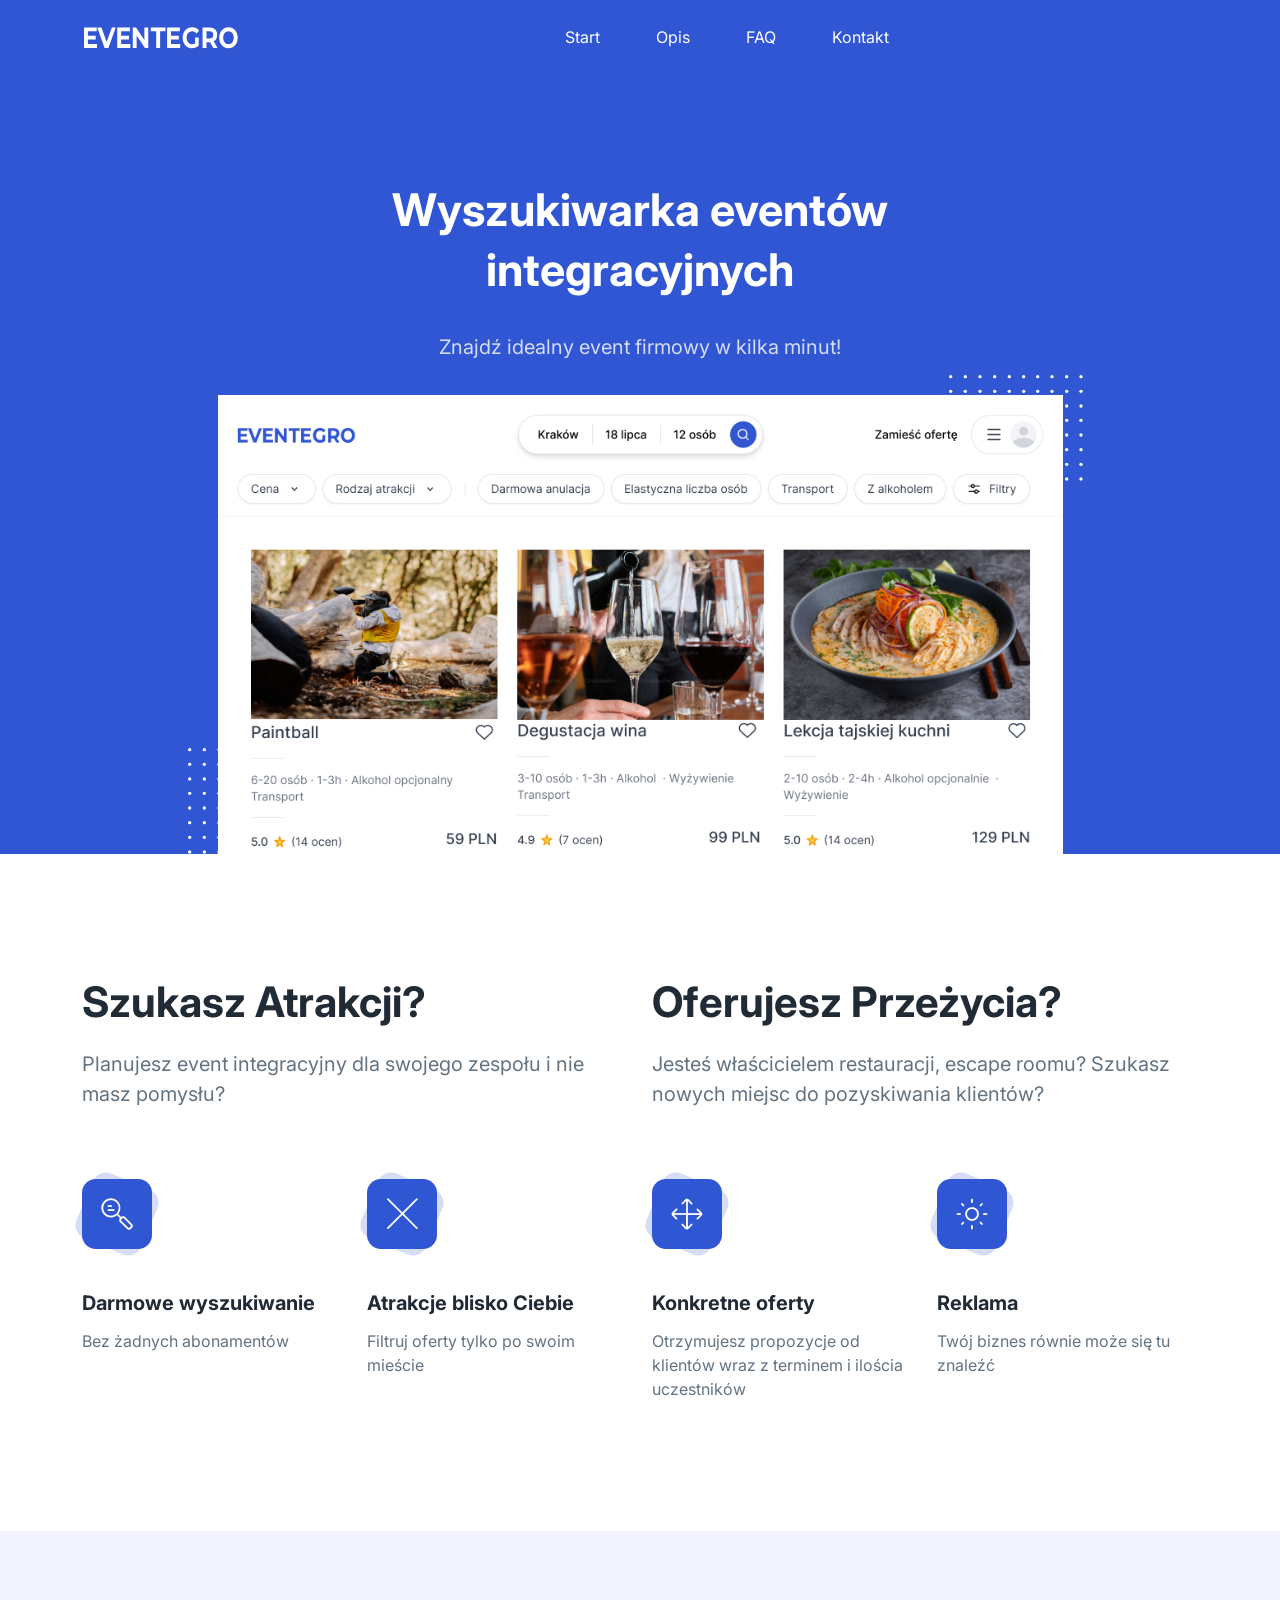
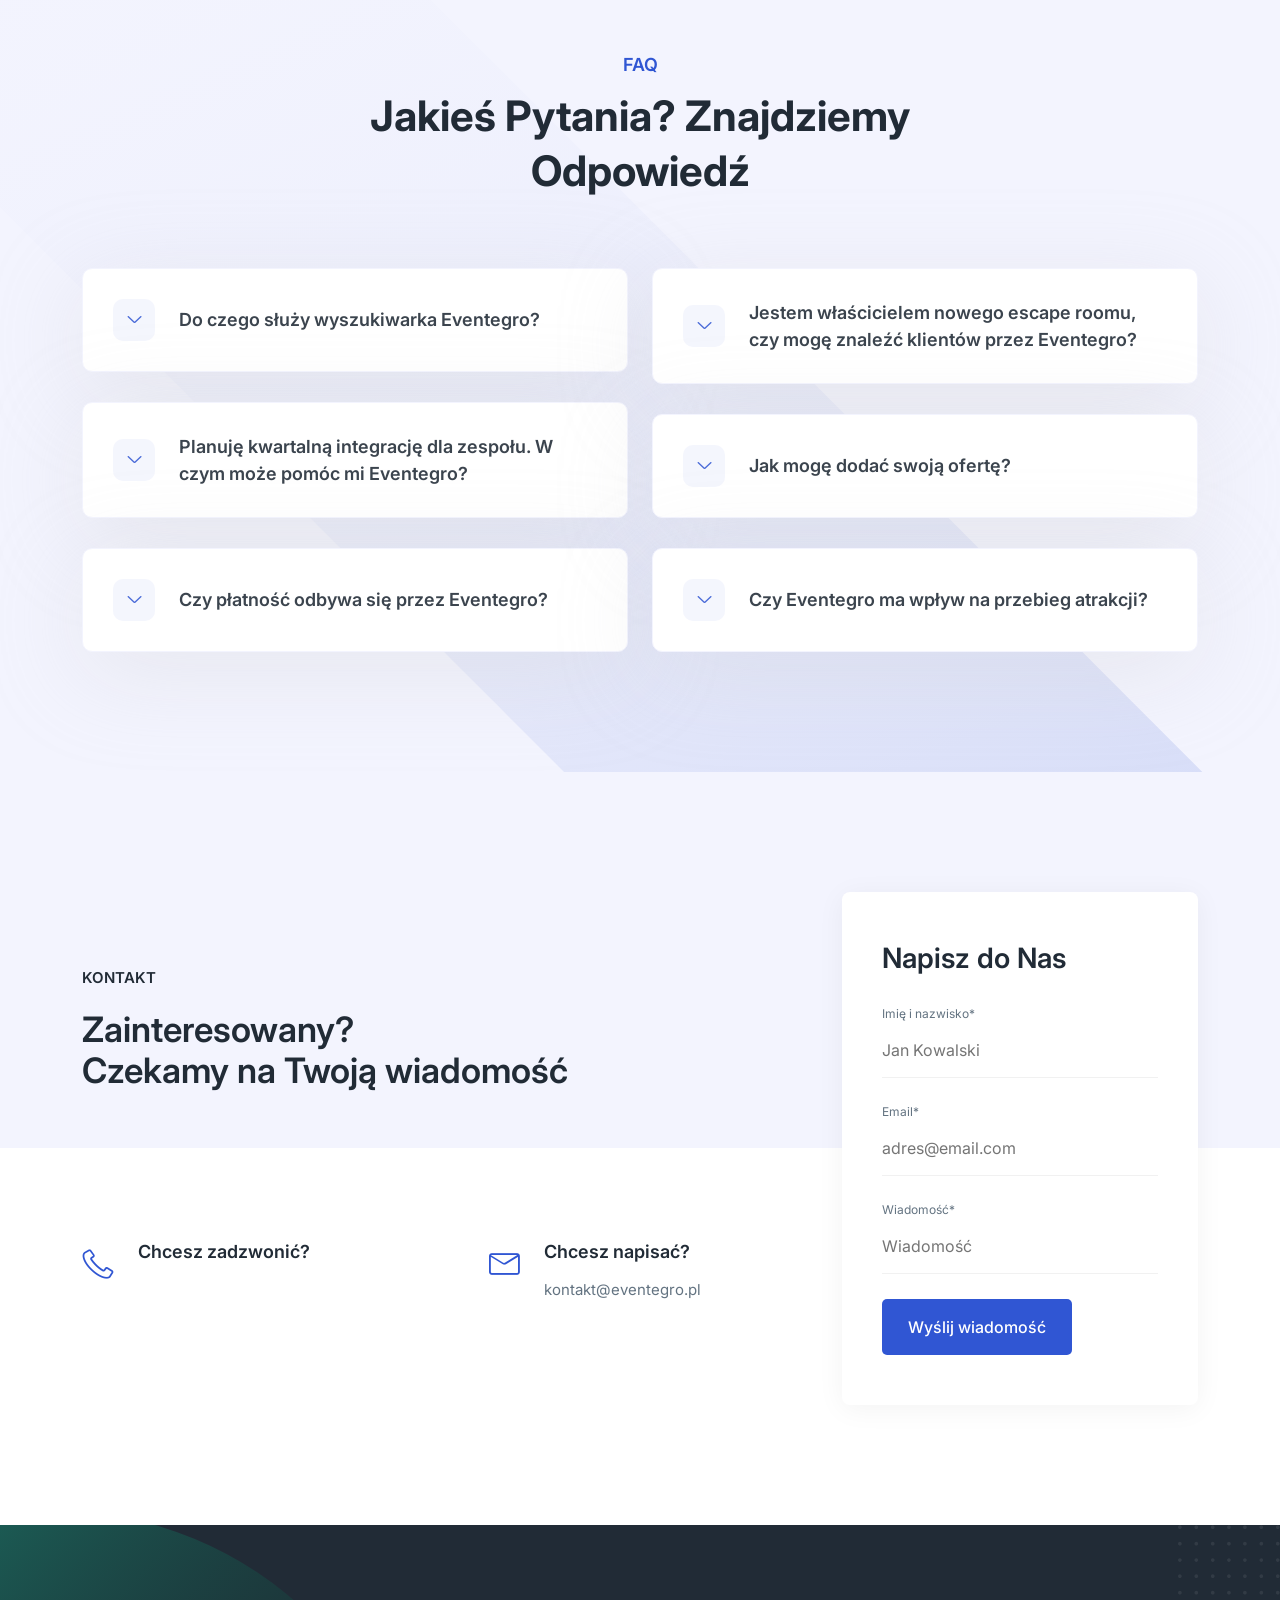
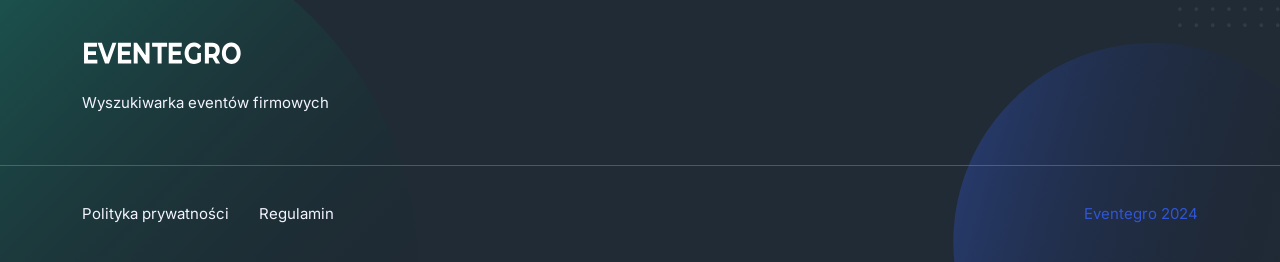
==== commit 2ef21370: "Fix typos" ====
--- a/index.html
+++ b/index.html
@@ -276,7 +276,7 @@
                 </button>
                 <div id="collapseTwo" class="accordion-collapse collapse">
                   <div class="ud-faq-body">
-                    Po prostu podaj miasto, przejżyj dostępne oferty, wybierz najciekawszą, podaj datę,
+                    Po prostu podaj miasto, przejrzyj dostępne oferty, wybierz najciekawszą, podaj datę,
                     przewidywaną iloć uczestników i wyślij zapytanie do organizatora przez formularz.
                   </div>
                 </div>
@@ -336,7 +336,7 @@
                 </button>
                 <div id="collapseFive" class="accordion-collapse collapse">
                   <div class="ud-faq-body">
-                    To proste. Zarejestruj się, podaj informacje o swojej firmie i następnie dodaj swoją
+                    To proste. Zarejestruj się, podaj informacje o swojej firmie, a następnie dodaj swoją
                     pierwszą ofertę. Po akceptacji przez administrację oferta stanie się widoczna dla wszystkich w wyszukiwarce.
                   </div>
                 </div>
@@ -356,7 +356,7 @@
                 </button>
                 <div id="collapseSix" class="accordion-collapse collapse">
                   <div class="ud-faq-body">
-                    Nie, platforma jest tylko pośredniczy na etapie łączenia poszukujących z atrakacjami.
+                    Nie, platforma tylko pośredniczy na etapie łączenia poszukujących z atrakacjami.
                   </div>
                 </div>
               </div>
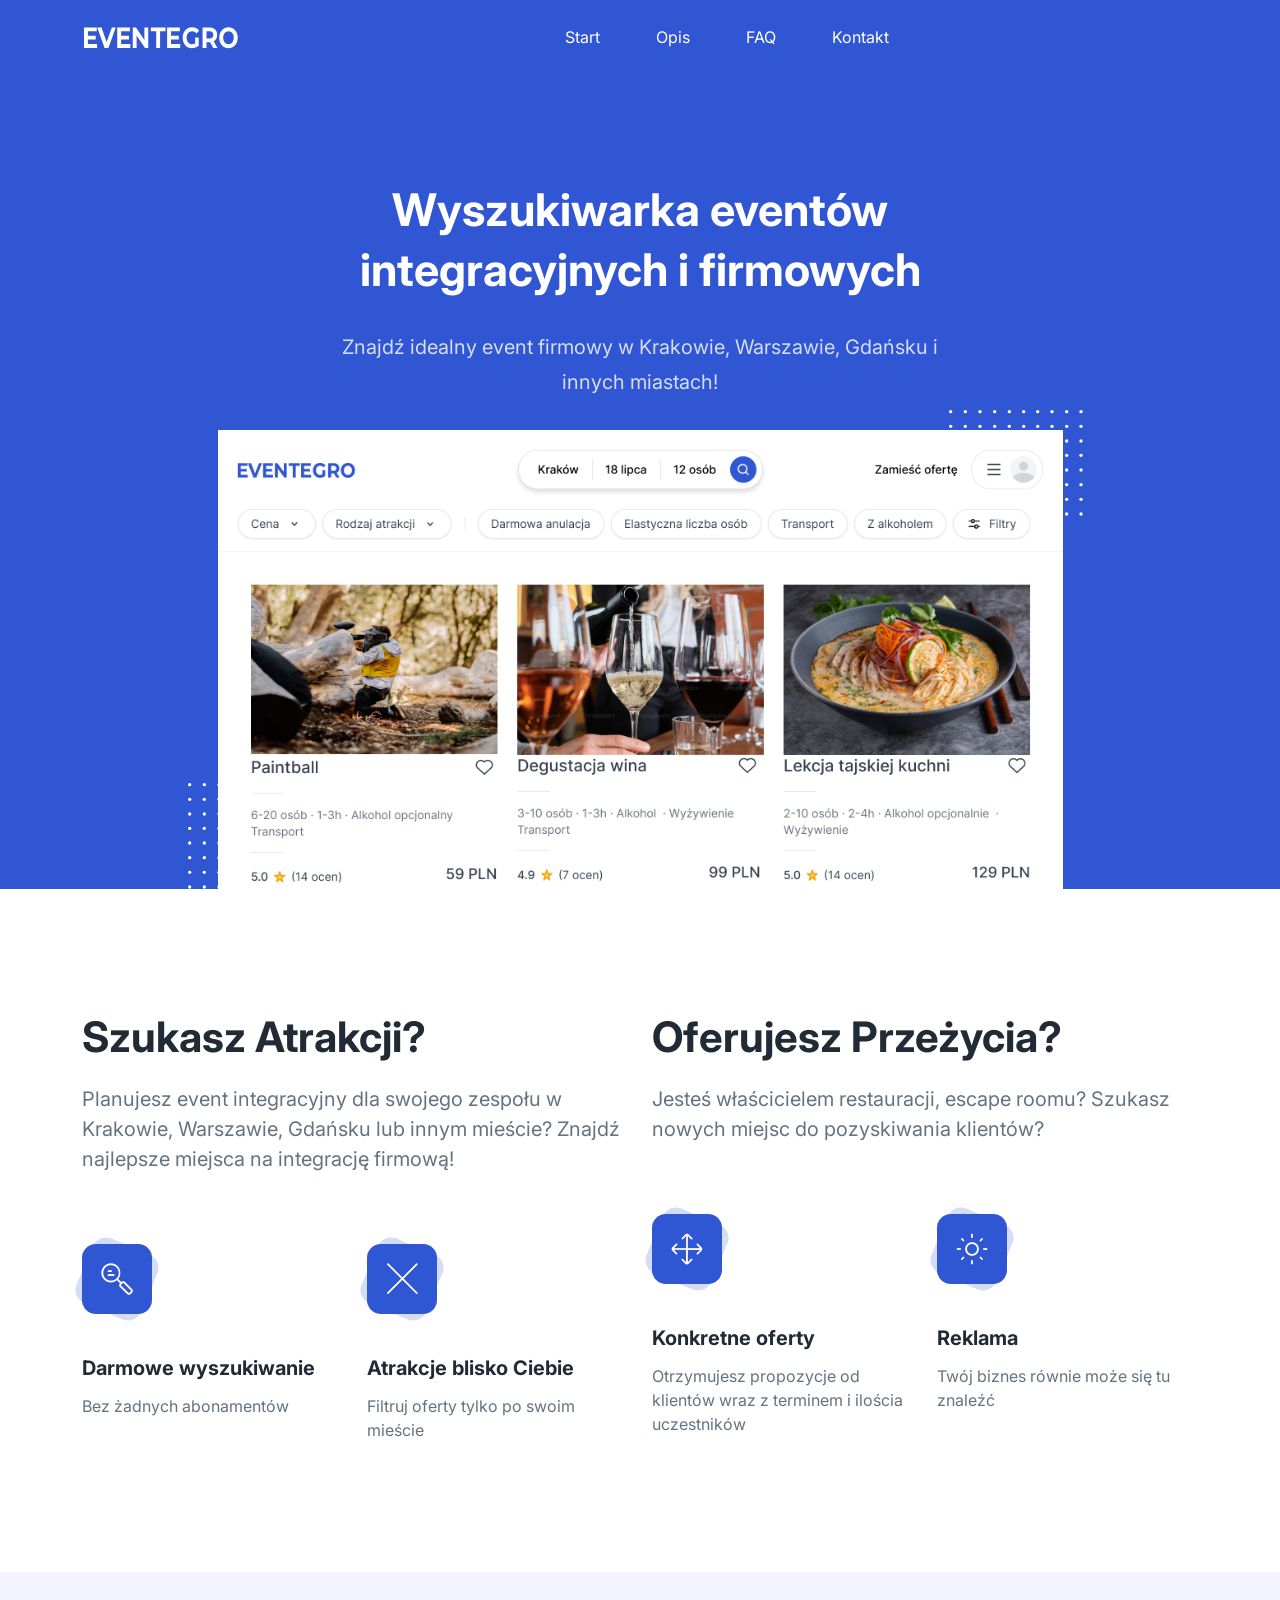
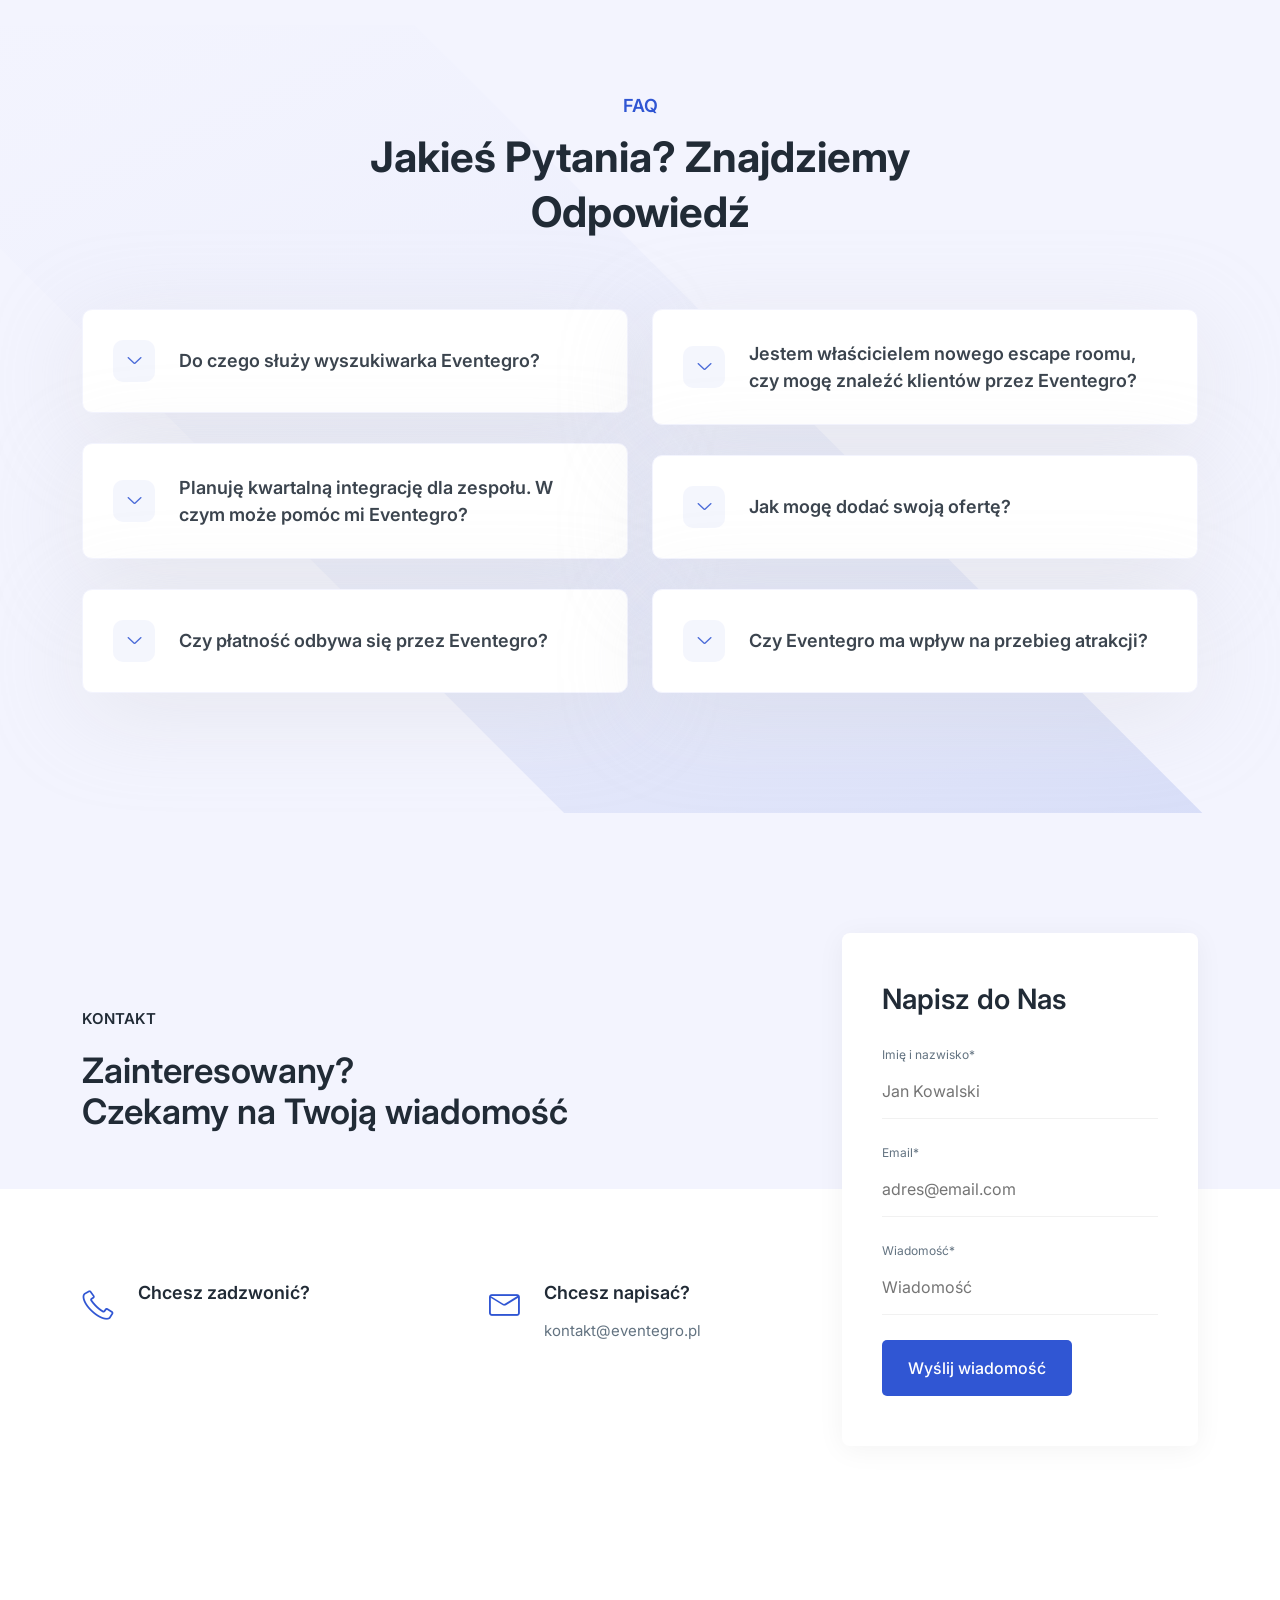
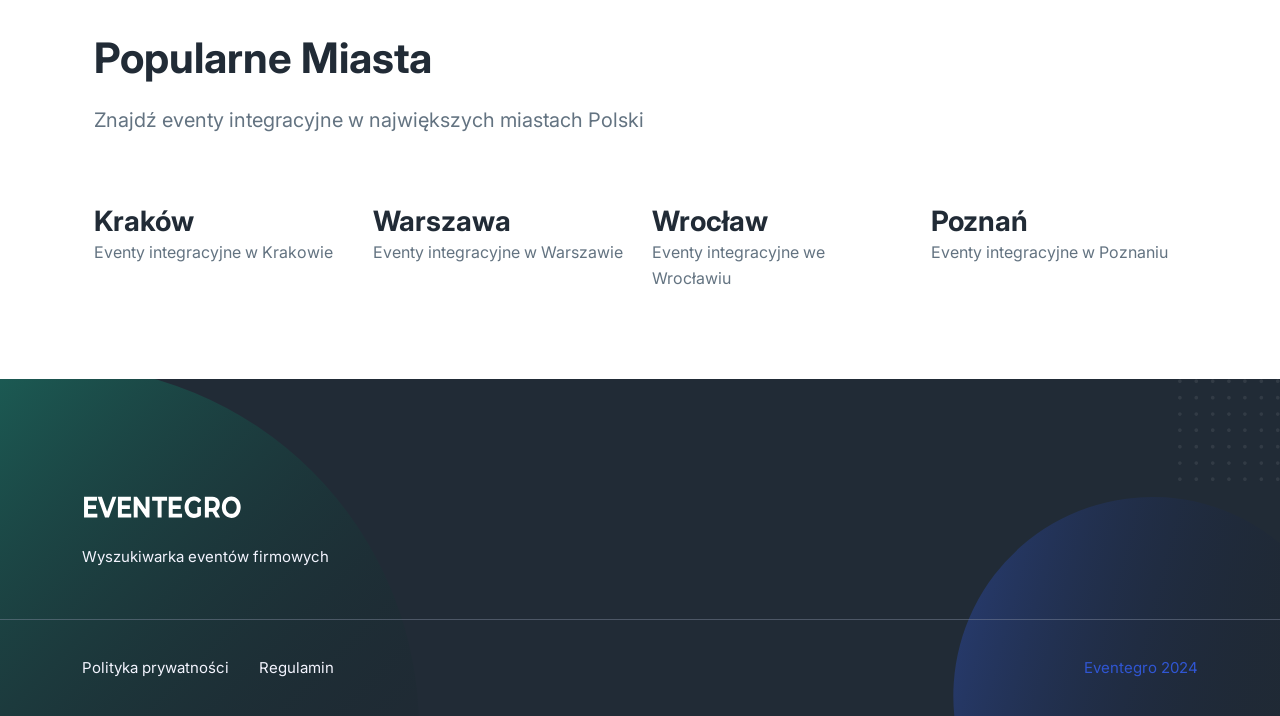
==== commit 08453bb6: "SEO improvements" ====
--- a/index.html
+++ b/index.html
@@ -4,25 +4,40 @@
     <meta charset="UTF-8" />
     <meta http-equiv="X-UA-Compatible" content="IE=edge" />
     <meta name="viewport" content="width=device-width, initial-scale=1.0" />
-    <title>Eventegro | wyszukiwarka eventów integracyjnych</title>
+    <title>Eventegro | Wyszukiwarka eventów integracyjnych i firmowych w całej Polsce</title>
 
     <!-- Primary Meta Tags -->
-<meta name="title" content="Eventegro | wyszukiwarka eventów integracyjnych">
-<meta name="description" content="Eventegro | wyszukiwarka eventów integracyjnych">
-
-<!-- Open Graph / Facebook -->
-<meta property="og:type" content="website">
-<meta property="og:url" content="https://eventegro.pl/">
-<meta property="og:title" content="Eventegro | wyszukiwarka eventów integracyjnych">
-<meta property="og:description" content="Eventegro | wyszukiwarka eventów integracyjnych">
-<!-- <meta property="og:image" content="https://uideck.com/wp-content/uploads/2021/09/play-meta-bs.jpg"> -->
-
-<!-- Twitter -->
-<meta property="twitter:card" content="summary_large_image">
-<meta property="twitter:url" content="https://eventegro.pl/">
-<meta property="twitter:title" content="Eventegro | wyszukiwarka eventów integracyjnych">
-<meta property="twitter:description" content="Eventegro | wyszukiwarka eventów integracyjnych">
-<!-- <meta property="twitter:image" content="https://uideck.com/wp-content/uploads/2021/09/play-meta-bs.jpg"> -->
+    <meta name="title" content="Eventegro | Wyszukiwarka eventów integracyjnych i firmowych w całej Polsce">
+    <meta name="description" content="Znajdź najlepsze miejsca na integrację firmową w Twoim mieście. Escape roomy, restauracje, warsztaty i inne atrakcje dla zespołu. Darmowe wyszukiwanie eventów integracyjnych w Krakowie, Warszawie, Gdańsku i innych miastach.">
+
+    <!-- Open Graph / Facebook -->
+    <meta property="og:type" content="website">
+    <meta property="og:url" content="https://eventegro.pl/">
+    <meta property="og:title" content="Eventegro | Wyszukiwarka eventów integracyjnych i firmowych w całej Polsce">
+    <meta property="og:description" content="Znajdź najlepsze miejsca na integrację firmową w Twoim mieście. Escape roomy, restauracje, warsztaty i inne atrakcje dla zespołu. Darmowe wyszukiwanie eventów integracyjnych w Krakowie, Warszawie, Gdańsku i innych miastach.">
+    <!-- <meta property="og:image" content="https://uideck.com/wp-content/uploads/2021/09/play-meta-bs.jpg"> -->
+
+    <!-- Twitter -->
+    <meta property="twitter:card" content="summary_large_image">
+    <meta property="twitter:url" content="https://eventegro.pl/">
+    <meta property="twitter:title" content="Eventegro | Wyszukiwarka eventów integracyjnych i firmowych w całej Polsce">
+    <meta property="twitter:description" content="Znajdź najlepsze miejsca na integrację firmową w Twoim mieście. Escape roomy, restauracje, warsztaty i inne atrakcje dla zespołu. Darmowe wyszukiwanie eventów integracyjnych w Krakowie, Warszawie, Gdańsku i innych miastach.">
+    <!-- <meta property="twitter:image" content="https://uideck.com/wp-content/uploads/2021/09/play-meta-bs.jpg"> -->
+
+    <script type="application/ld+json">
+    {
+      "@context": "https://schema.org",
+      "@type": "WebSite",
+      "name": "Eventegro",
+      "url": "https://eventegro.pl",
+      "description": "Wyszukiwarka eventów integracyjnych i firmowych w całej Polsce",
+      "potentialAction": {
+        "@type": "SearchAction",
+        "target": "https://eventegro.pl/search?q={search_term_string}",
+        "query-input": "required name=search_term_string"
+      }
+    }
+    </script>
 
     <!--====== Favicon Icon ======-->
     <link
@@ -90,10 +105,10 @@
           <div class="col-lg-12">
             <div class="ud-hero-content wow fadeInUp" data-wow-delay=".2s">
               <h1 class="ud-hero-title">
-                Wyszukiwarka eventów integracyjnych
+                Wyszukiwarka eventów integracyjnych i firmowych
               </h1>
               <p class="ud-hero-desc">
-                Znajdź idealny event firmowy w kilka minut!
+                Znajdź idealny event firmowy w Krakowie, Warszawie, Gdańsku i innych miastach!
               </p>
               <!-- <ul class="ud-hero-buttons">
                 <li>
@@ -116,7 +131,7 @@
             </div> -->
             
               <div class="ud-hero-image wow fadeInUp" data-wow-delay=".25s">
-              <img src="assets/images/search-mock.png" alt="hero-image" />
+              <img src="assets/images/search-mock.png" alt="Wyszukiwarka eventów integracyjnych w Krakowie, Warszawie i innych miastach" />
               <img
                 src="assets/images/hero/dotted-shape.svg"
                 alt="shape"
@@ -143,8 +158,8 @@
             <div class="ud-section-title">
               <h2>Szukasz atrakcji?</h2>
               <p>
-                Planujesz event integracyjny dla swojego zespołu i nie masz pomysłu?
-                
+                Planujesz event integracyjny dla swojego zespołu w Krakowie, Warszawie, Gdańsku lub innym mieście? 
+                Znajdź najlepsze miejsca na integrację firmową!
               </p>
             </div>
             <div class="row">
@@ -367,7 +382,6 @@
     </section>
     <!-- ====== FAQ End ====== -->
 
-
     <!-- ====== Contact Start ====== -->
     <section id="contact" class="ud-contact">
       <div class="container">
@@ -459,6 +473,47 @@
     </section>
     <!-- ====== Contact End ====== -->
 
+    <!-- ====== Popular Cities Start ====== -->
+    <section class="ud-cities">
+      <div class="container">
+        <div class="row">
+          <div class="col-lg-12">
+            <div class="ud-section-title">
+              <h2>Popularne miasta</h2>
+              <p>Znajdź eventy integracyjne w największych miastach Polski</p>
+            </div>
+          </div>
+        </div>
+        <div class="row">
+          <div class="col-lg-3 col-md-6">
+            <div class="ud-single-city">
+              <h3>Kraków</h3>
+              <p>Eventy integracyjne w Krakowie</p>
+            </div>
+          </div>
+          <div class="col-lg-3 col-md-6">
+            <div class="ud-single-city">
+              <h3>Warszawa</h3>
+              <p>Eventy integracyjne w Warszawie</p>
+            </div>
+          </div>
+          <div class="col-lg-3 col-md-6">
+            <div class="ud-single-city">
+              <h3>Wrocław</h3>
+              <p>Eventy integracyjne we Wrocławiu</p>
+            </div>
+          </div>
+          <div class="col-lg-3 col-md-6">
+            <div class="ud-single-city">
+              <h3>Poznań</h3>
+              <p>Eventy integracyjne w Poznaniu</p>
+            </div>
+          </div>
+        </div>
+      </div>
+    </section>
+    <!-- ====== Popular Cities End ====== -->
+
     <!-- ====== Footer Start ====== -->
     <footer class="ud-footer wow fadeInUp" data-wow-delay=".15s">
       <div class="shape shape-1">
--- a/assets/css/ud-styles.css
+++ b/assets/css/ud-styles.css
@@ -2610,4 +2610,21 @@
     padding: 10px 20px;
   }
 }
+
+/* === Popular Cities Section Custom Styles === */
+.ud-cities {
+  margin-top: 64px;
+  margin-bottom: 64px;
+}
+.ud-cities .ud-section-title {
+  padding-left: 0;
+}
+.ud-cities .row {
+  margin-left: 0;
+  margin-right: 0;
+}
+.ud-cities .ud-single-city {
+  margin-bottom: 24px;
+}
+
 /*# sourceMappingURL=ud-styles.css.map */
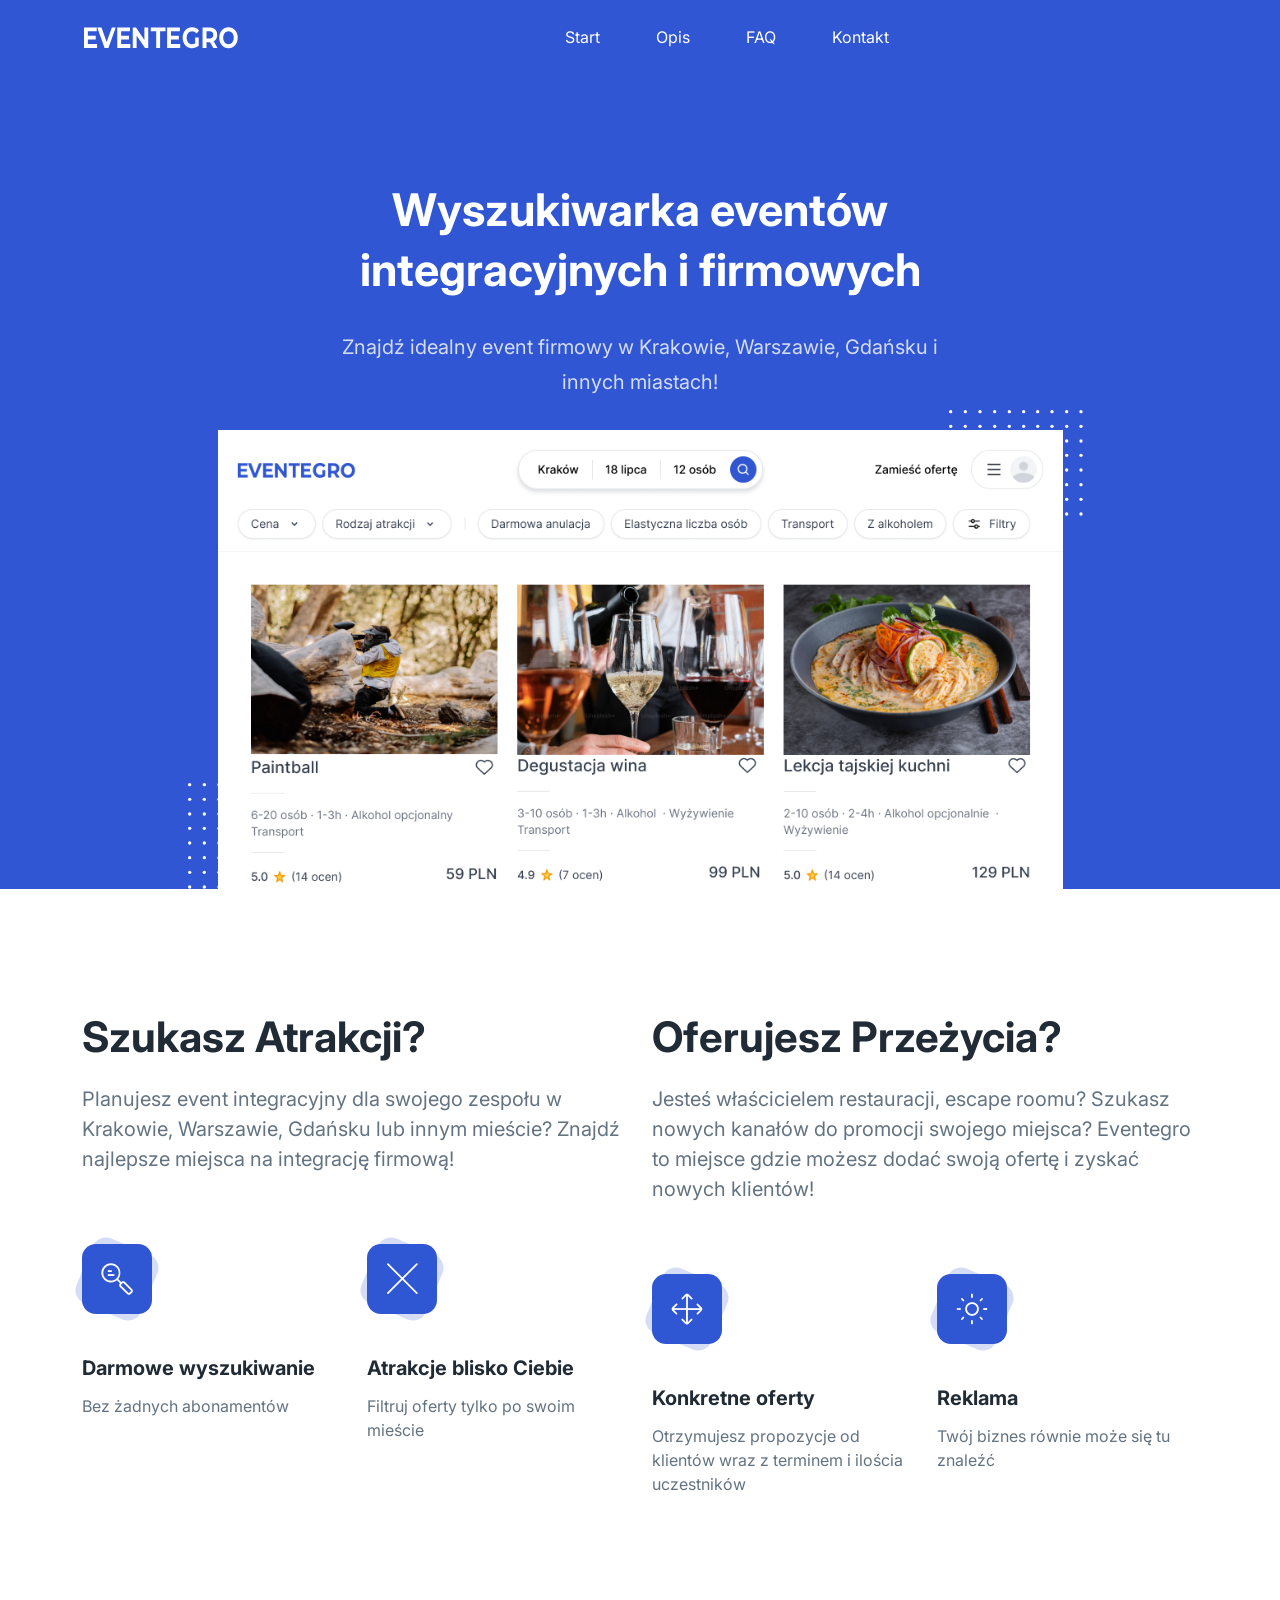
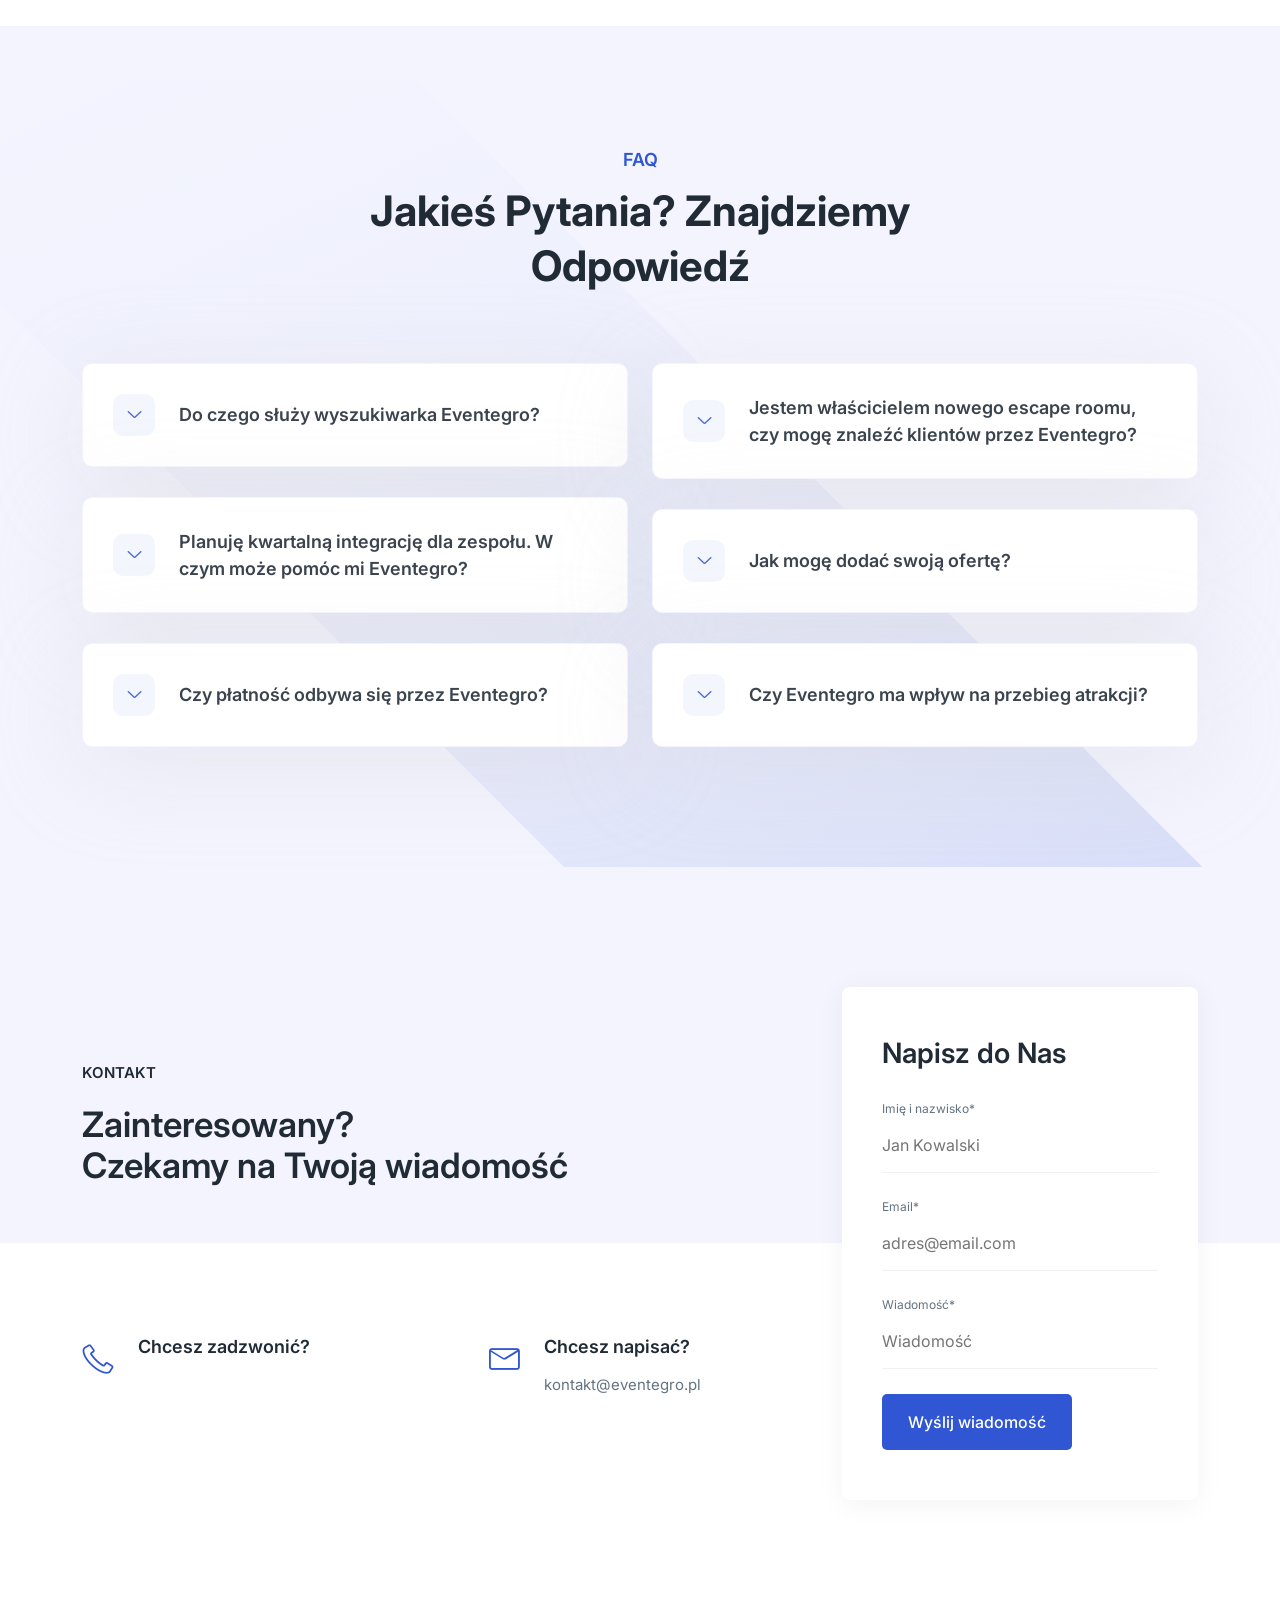
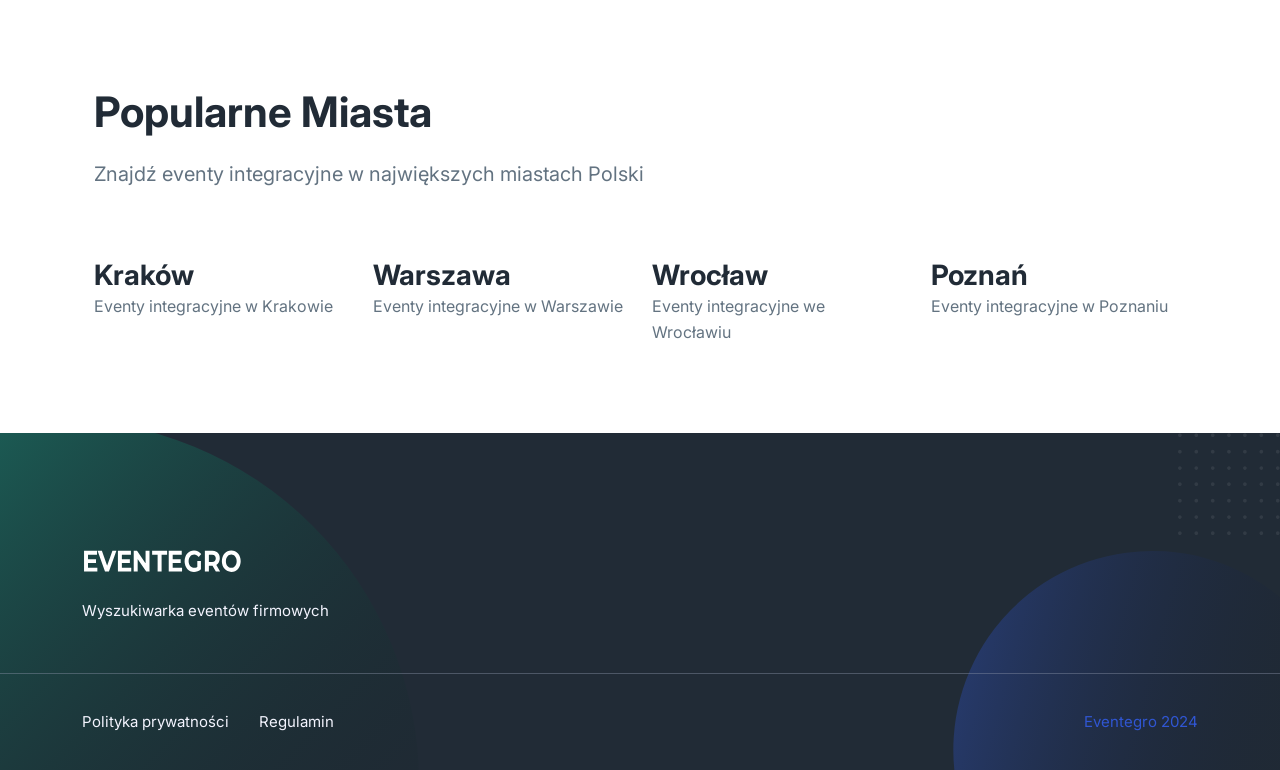
==== commit eb5b214a: "Add cities subpages" ====
--- a/index.html
+++ b/index.html
@@ -197,7 +197,8 @@
               <h2>Oferujesz przeżycia?</h2>
               <p>
                 Jesteś właścicielem restauracji, escape roomu? Szukasz nowych
-                miejsc do pozyskiwania klientów? 
+                kanałów do promocji swojego miejsca? Eventegro to miejsce gdzie 
+                możesz dodać swoją ofertę i zyskać nowych klientów!
               </p>
             </div>
             <div class="row">
@@ -233,9 +234,7 @@
       </div>
     </section>
     
-    
-    <!-- ====== About End ====== -->
-
+    <!-- ====== Features End ====== -->
     <!-- ====== FAQ Start ====== -->
     <section id="faq" class="ud-faq">
       <div class="shape">
@@ -484,35 +483,44 @@
             </div>
           </div>
         </div>
-        <div class="row">
+        <div class="row ud-cities-row">
           <div class="col-lg-3 col-md-6">
-            <div class="ud-single-city">
-              <h3>Kraków</h3>
-              <p>Eventy integracyjne w Krakowie</p>
-            </div>
+            <a href="krakow.html" class="ud-single-city-link">
+              <div class="ud-single-city">
+                <h3>Kraków</h3>
+                <p>Eventy integracyjne w Krakowie</p>
+              </div>
+            </a>
           </div>
           <div class="col-lg-3 col-md-6">
-            <div class="ud-single-city">
-              <h3>Warszawa</h3>
-              <p>Eventy integracyjne w Warszawie</p>
-            </div>
+            <a href="warszawa.html" class="ud-single-city-link">
+              <div class="ud-single-city">
+                <h3>Warszawa</h3>
+                <p>Eventy integracyjne w Warszawie</p>
+              </div>
+            </a>
           </div>
           <div class="col-lg-3 col-md-6">
-            <div class="ud-single-city">
-              <h3>Wrocław</h3>
-              <p>Eventy integracyjne we Wrocławiu</p>
-            </div>
+            <a href="wroclaw.html" class="ud-single-city-link">
+              <div class="ud-single-city">
+                <h3>Wrocław</h3>
+                <p>Eventy integracyjne we Wrocławiu</p>
+              </div>
+            </a>
           </div>
           <div class="col-lg-3 col-md-6">
-            <div class="ud-single-city">
-              <h3>Poznań</h3>
-              <p>Eventy integracyjne w Poznaniu</p>
-            </div>
+            <a href="poznan.html" class="ud-single-city-link">
+              <div class="ud-single-city">
+                <h3>Poznań</h3>
+                <p>Eventy integracyjne w Poznaniu</p>
+              </div>
+            </a>
           </div>
         </div>
       </div>
     </section>
     <!-- ====== Popular Cities End ====== -->
+    <div class="ud-cities-bottom-spacer"></div>
 
     <!-- ====== Footer Start ====== -->
     <footer class="ud-footer wow fadeInUp" data-wow-delay=".15s">
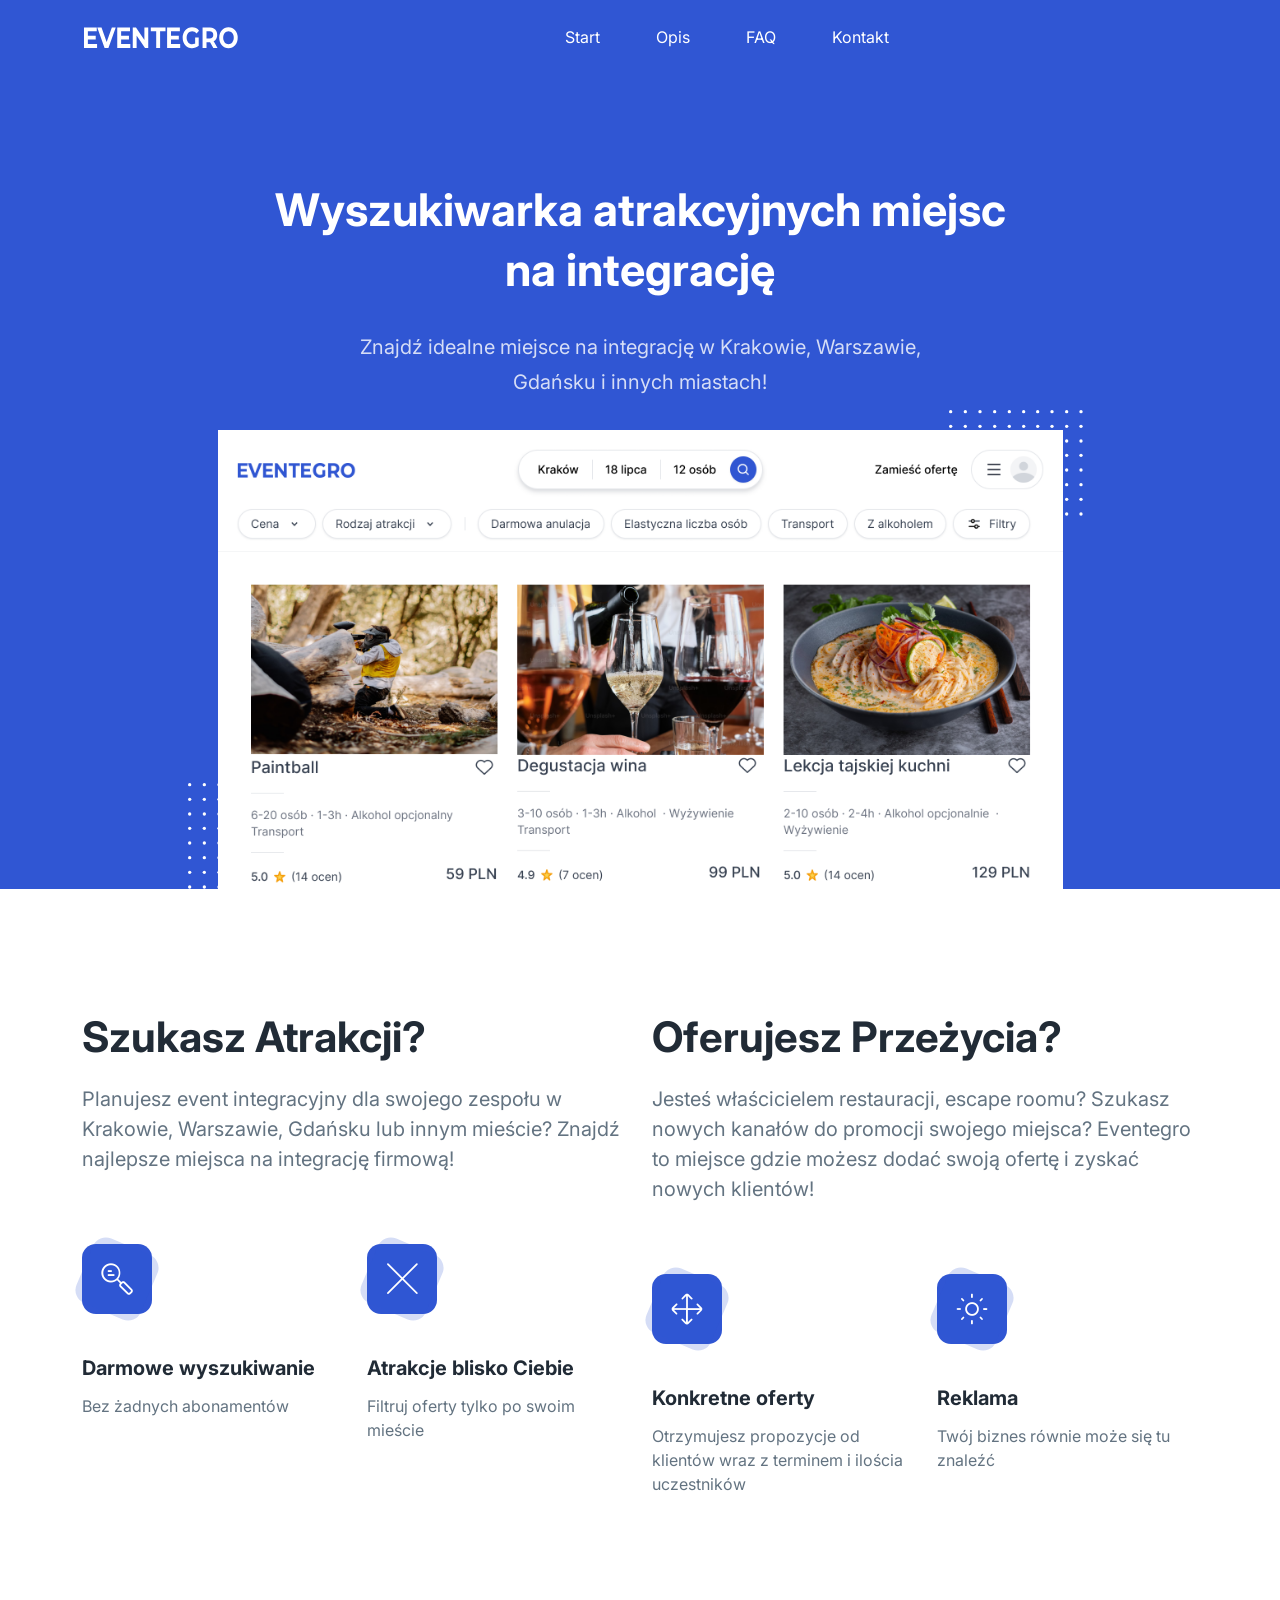
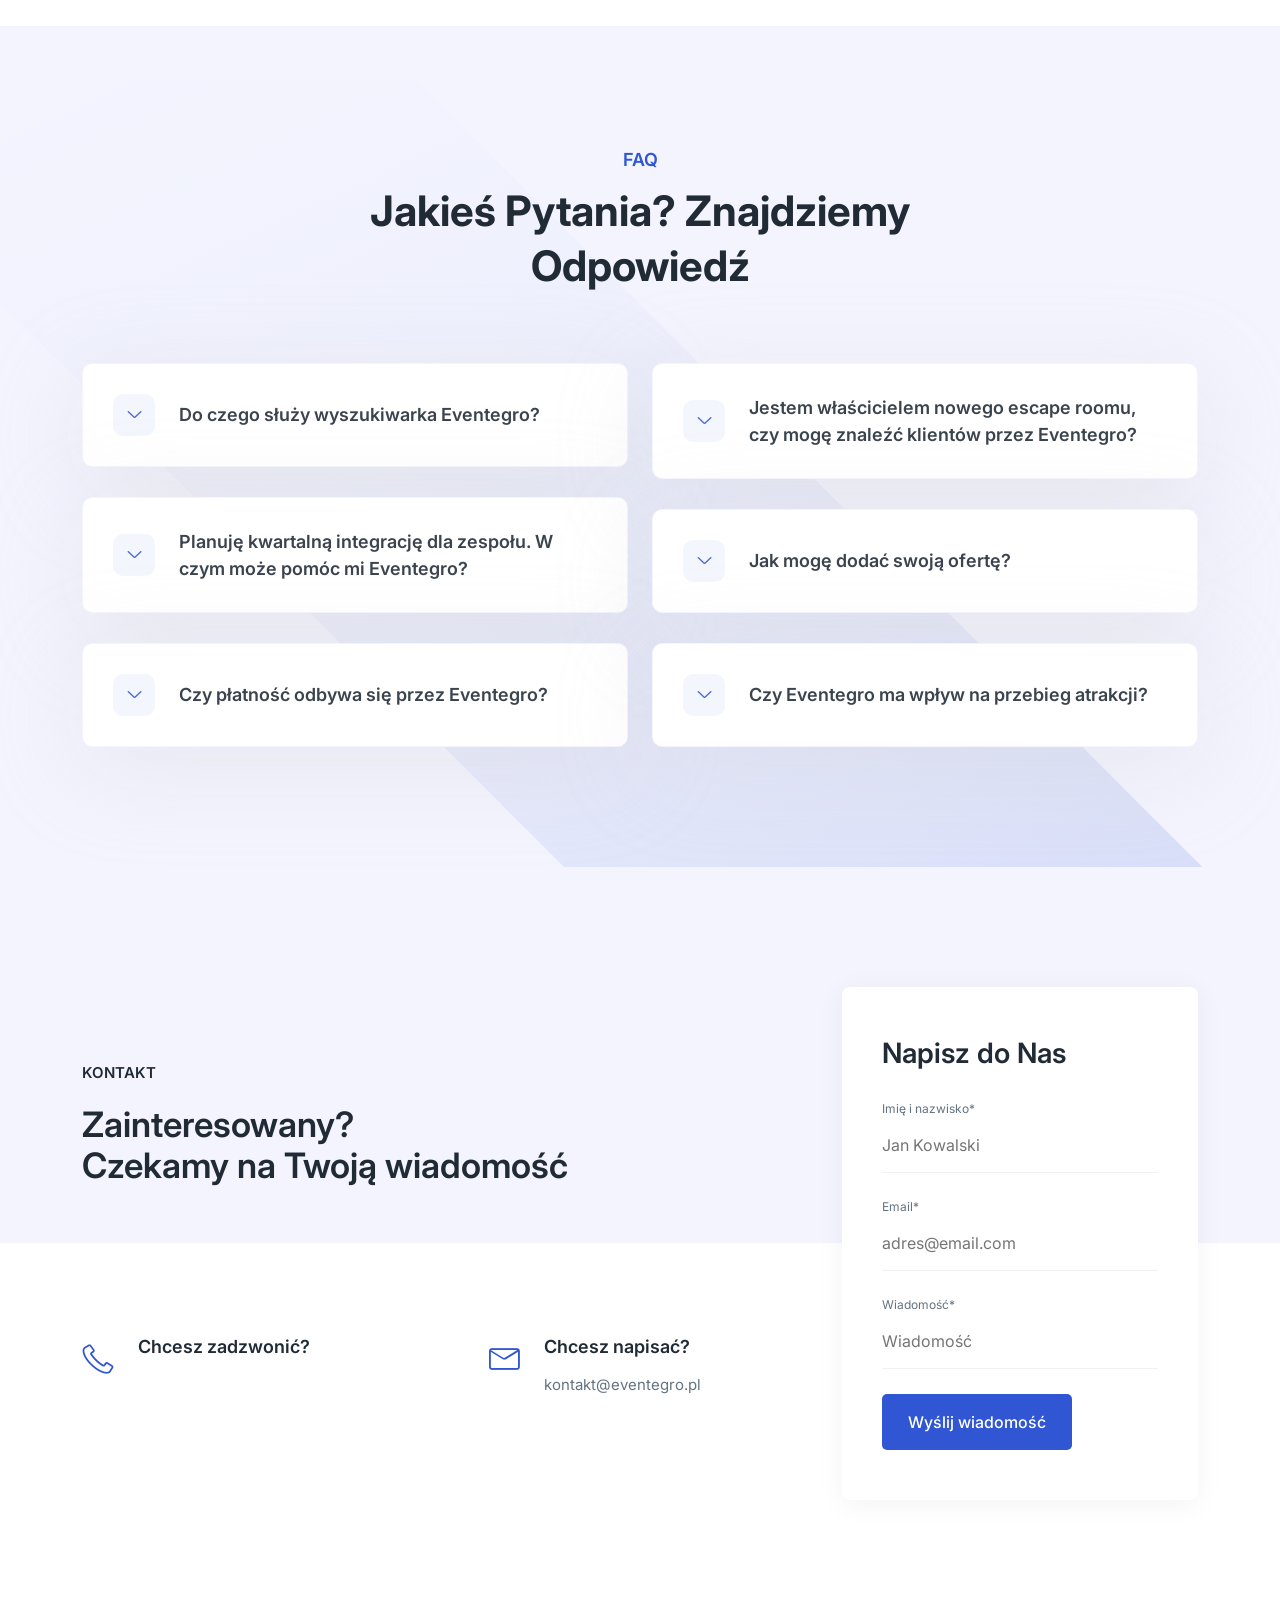
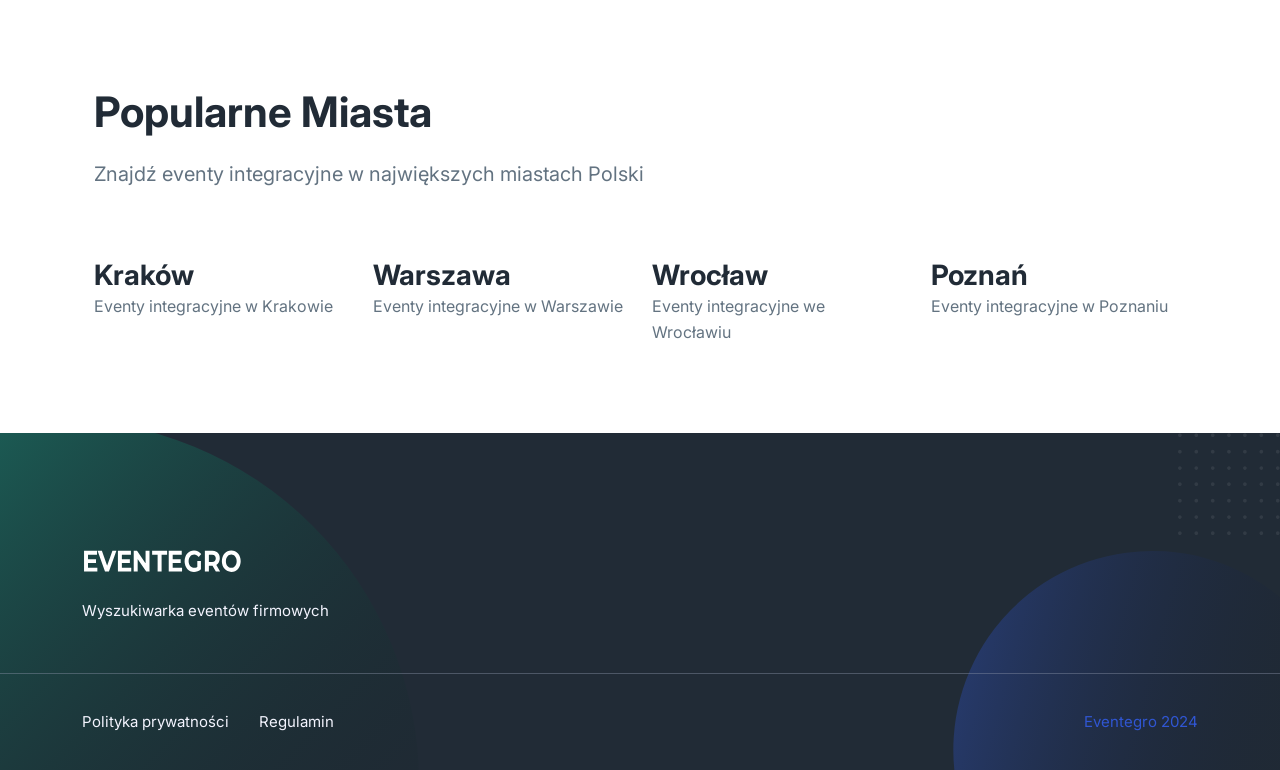
==== commit 1b408424: "Change event to atrakcyjne miejsca" ====
--- a/index.html
+++ b/index.html
@@ -30,7 +30,7 @@
       "@type": "WebSite",
       "name": "Eventegro",
       "url": "https://eventegro.pl",
-      "description": "Wyszukiwarka eventów integracyjnych i firmowych w całej Polsce",
+      "description": "Wyszukiwarka atrakcyjnych miejsc na integrację w całej Polsce",
       "potentialAction": {
         "@type": "SearchAction",
         "target": "https://eventegro.pl/search?q={search_term_string}",
@@ -105,10 +105,10 @@
           <div class="col-lg-12">
             <div class="ud-hero-content wow fadeInUp" data-wow-delay=".2s">
               <h1 class="ud-hero-title">
-                Wyszukiwarka eventów integracyjnych i firmowych
+                Wyszukiwarka atrakcyjnych miejsc na integrację
               </h1>
               <p class="ud-hero-desc">
-                Znajdź idealny event firmowy w Krakowie, Warszawie, Gdańsku i innych miastach!
+                Znajdź idealne miejsce na integrację w Krakowie, Warszawie, Gdańsku i innych miastach!
               </p>
               <!-- <ul class="ud-hero-buttons">
                 <li>
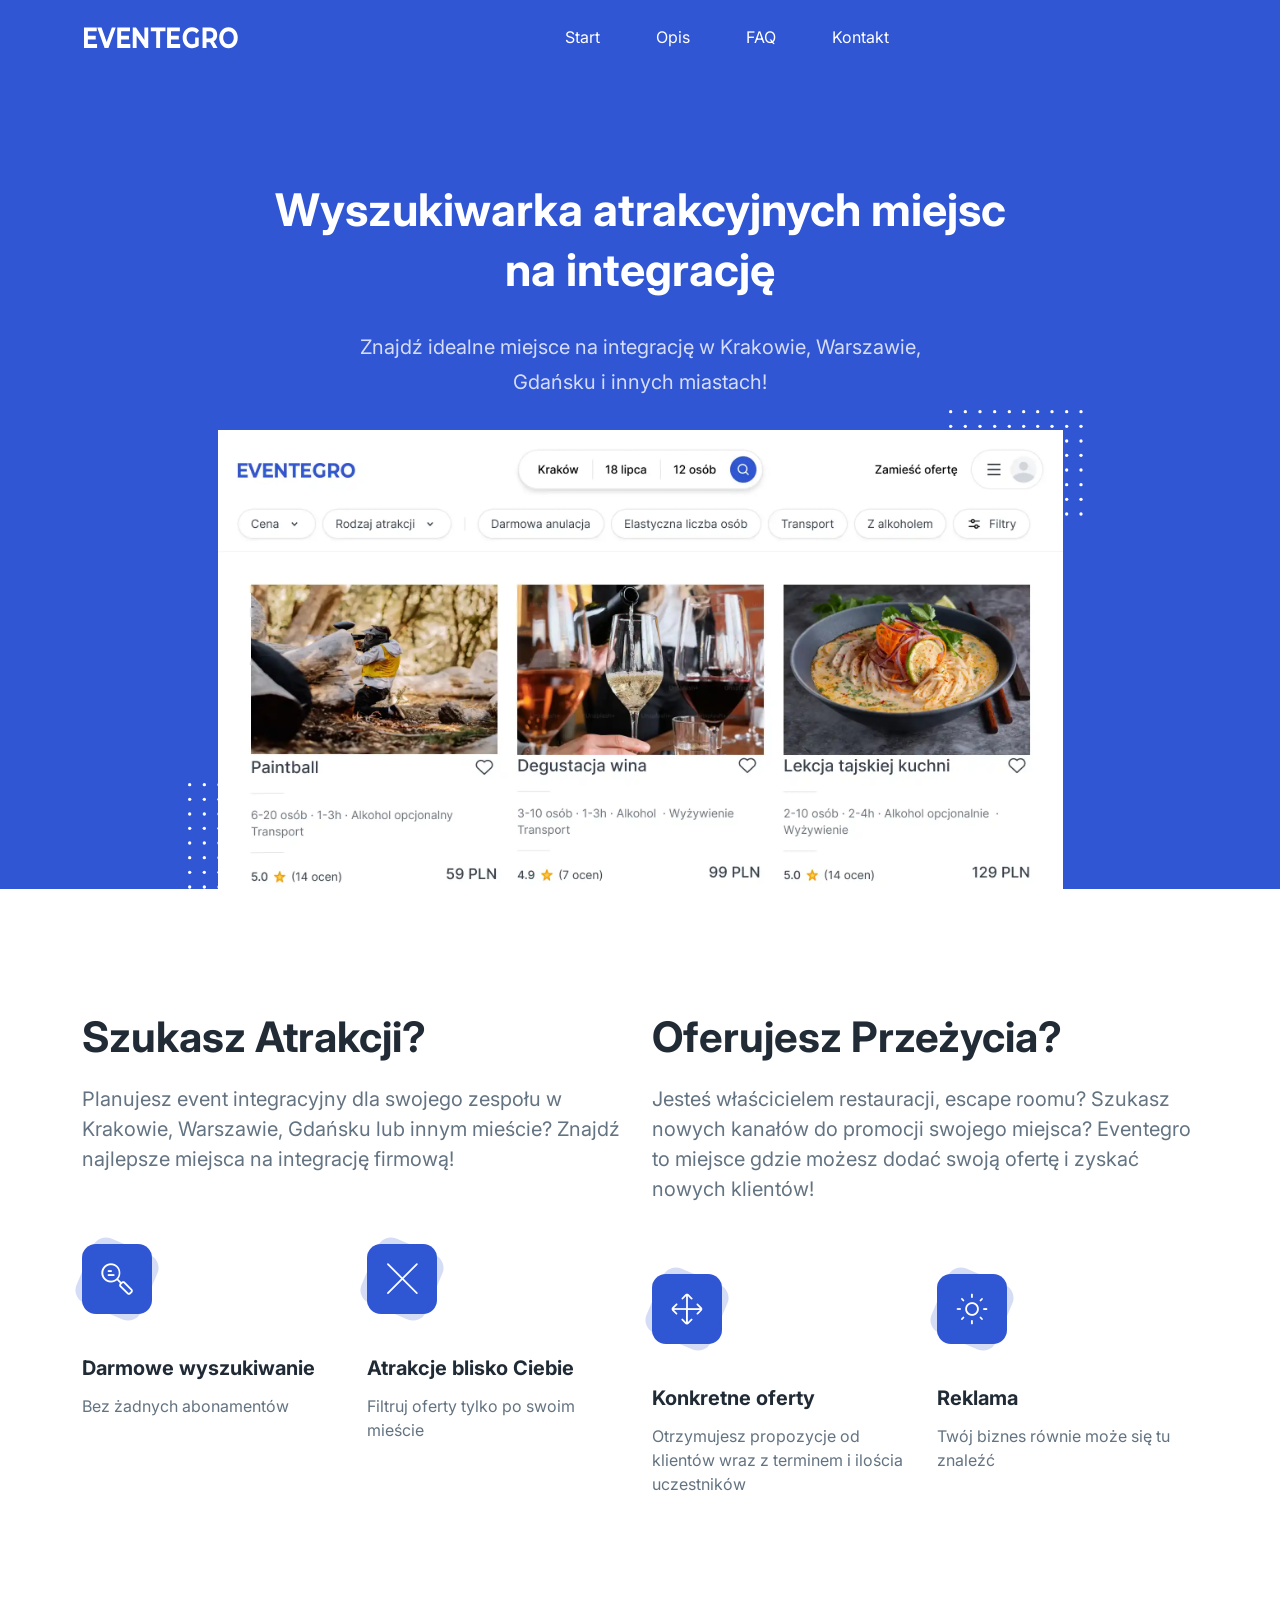
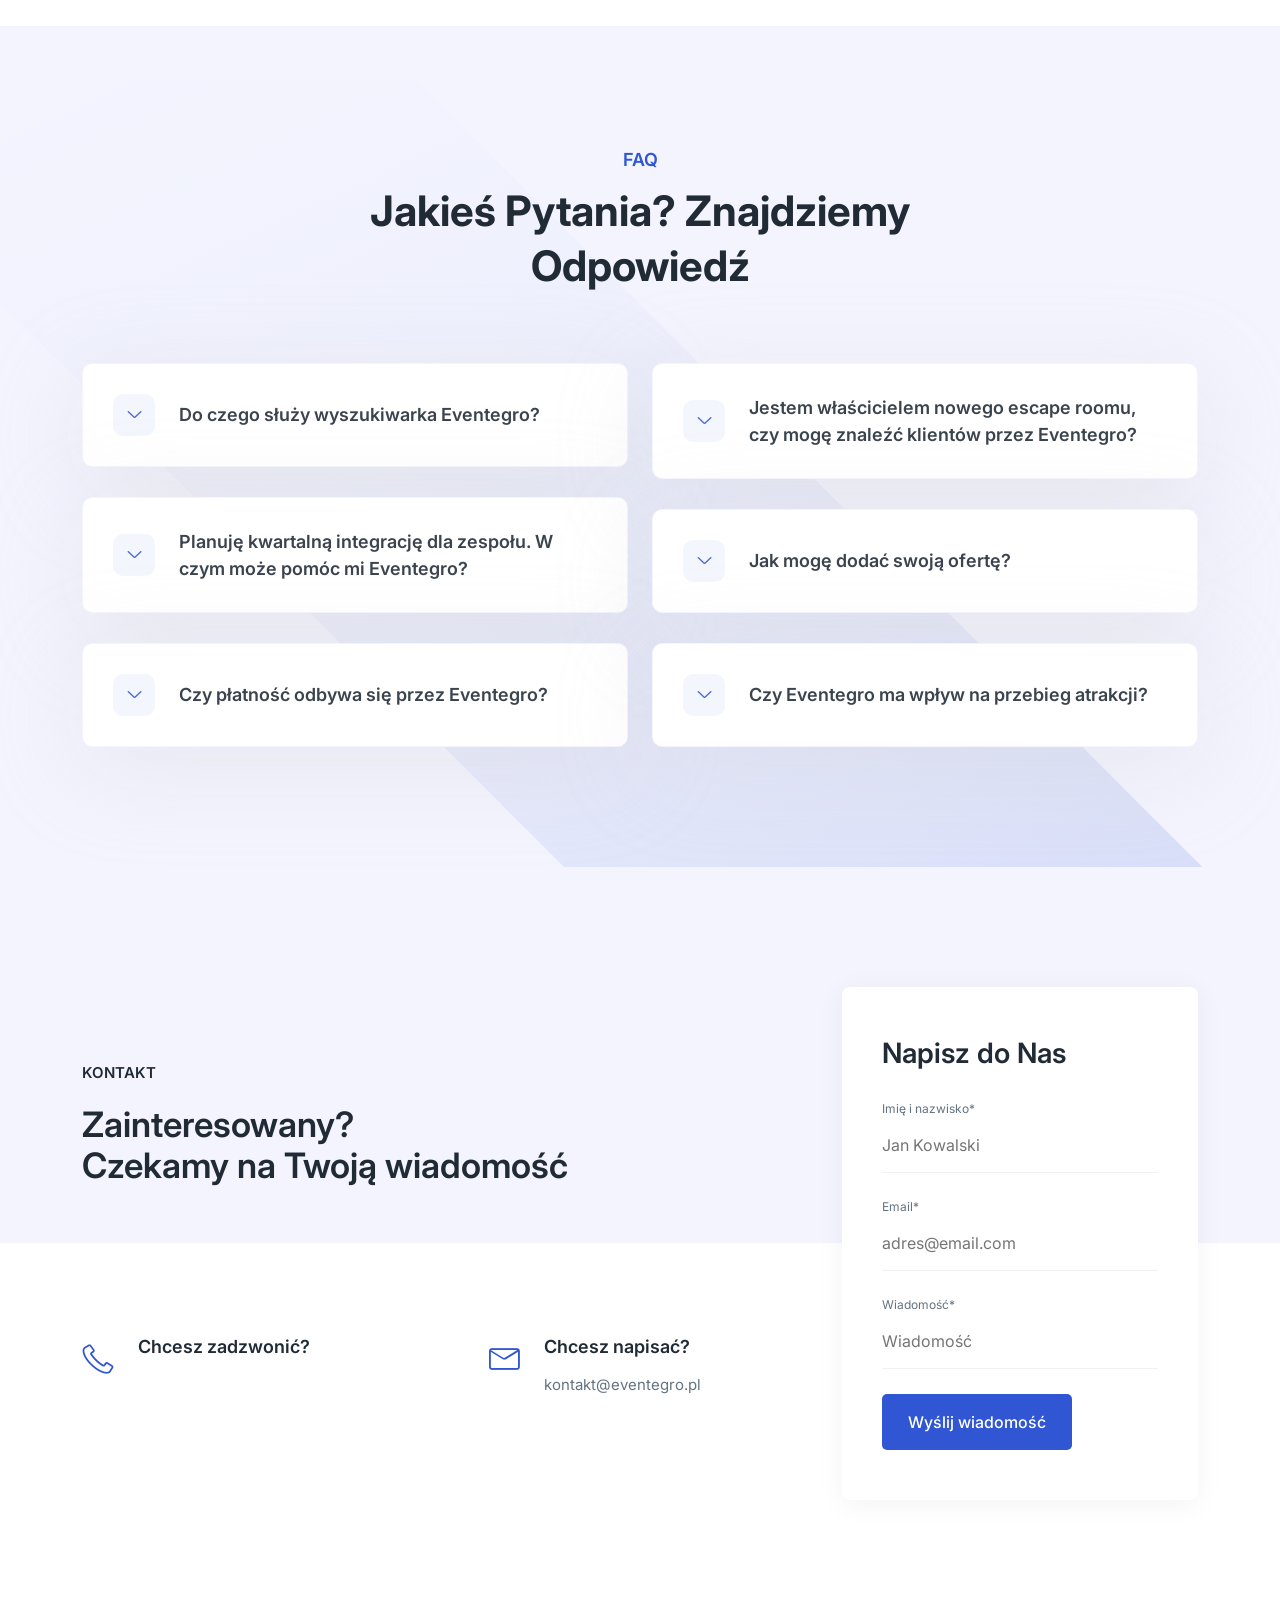
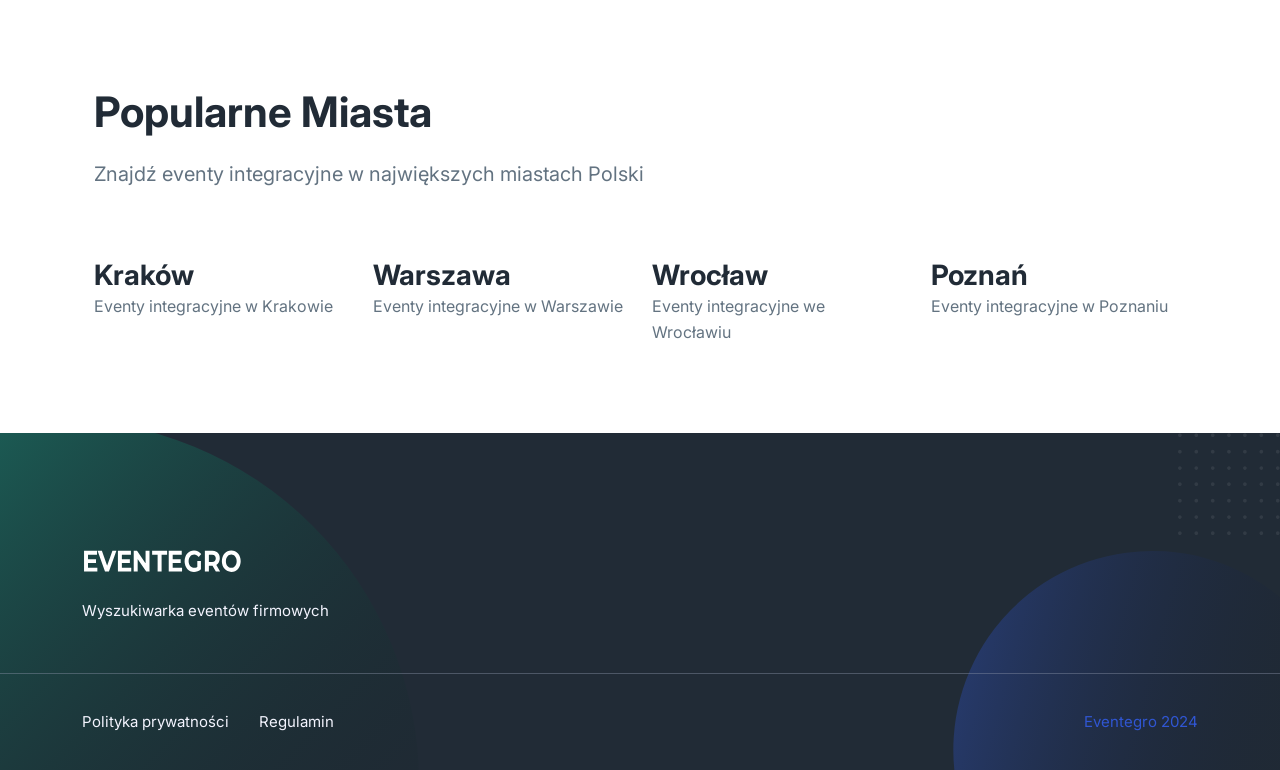
==== commit d737d1ea: "Canonical urls and webp mock" ====
--- a/index.html
+++ b/index.html
@@ -51,6 +51,7 @@
     <link rel="stylesheet" href="assets/css/animate.css" />
     <link rel="stylesheet" href="assets/css/lineicons.css" />
     <link rel="stylesheet" href="assets/css/ud-styles.css" />
+    <link rel="canonical" href="https://eventegro.pl/" />
   </head>
   <body>
     <!-- ====== Header Start ====== -->
@@ -131,7 +132,7 @@
             </div> -->
             
               <div class="ud-hero-image wow fadeInUp" data-wow-delay=".25s">
-              <img src="assets/images/search-mock.png" alt="Wyszukiwarka eventów integracyjnych w Krakowie, Warszawie i innych miastach" />
+              <img src="assets/images/dashboard.webp" alt="Wyszukiwarka eventów integracyjnych w Krakowie, Warszawie i innych miastach" />
               <img
                 src="assets/images/hero/dotted-shape.svg"
                 alt="shape"
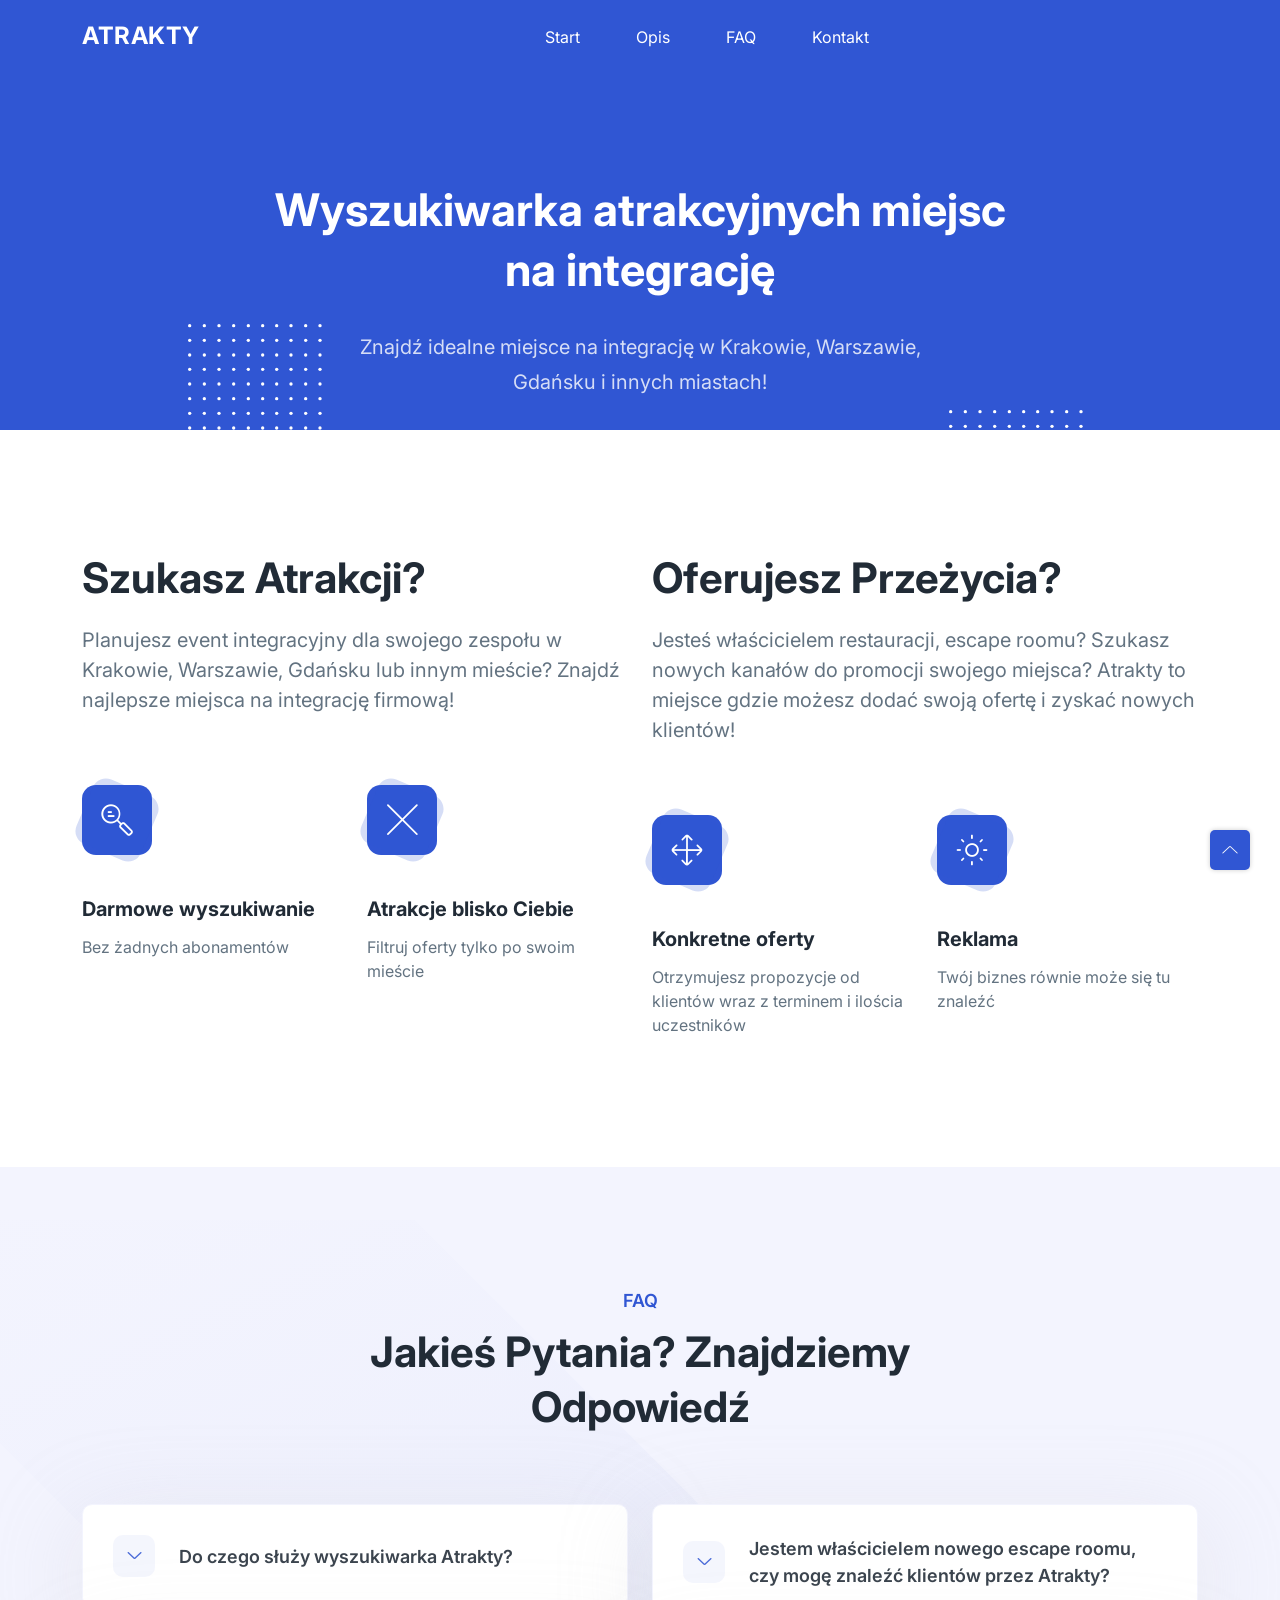
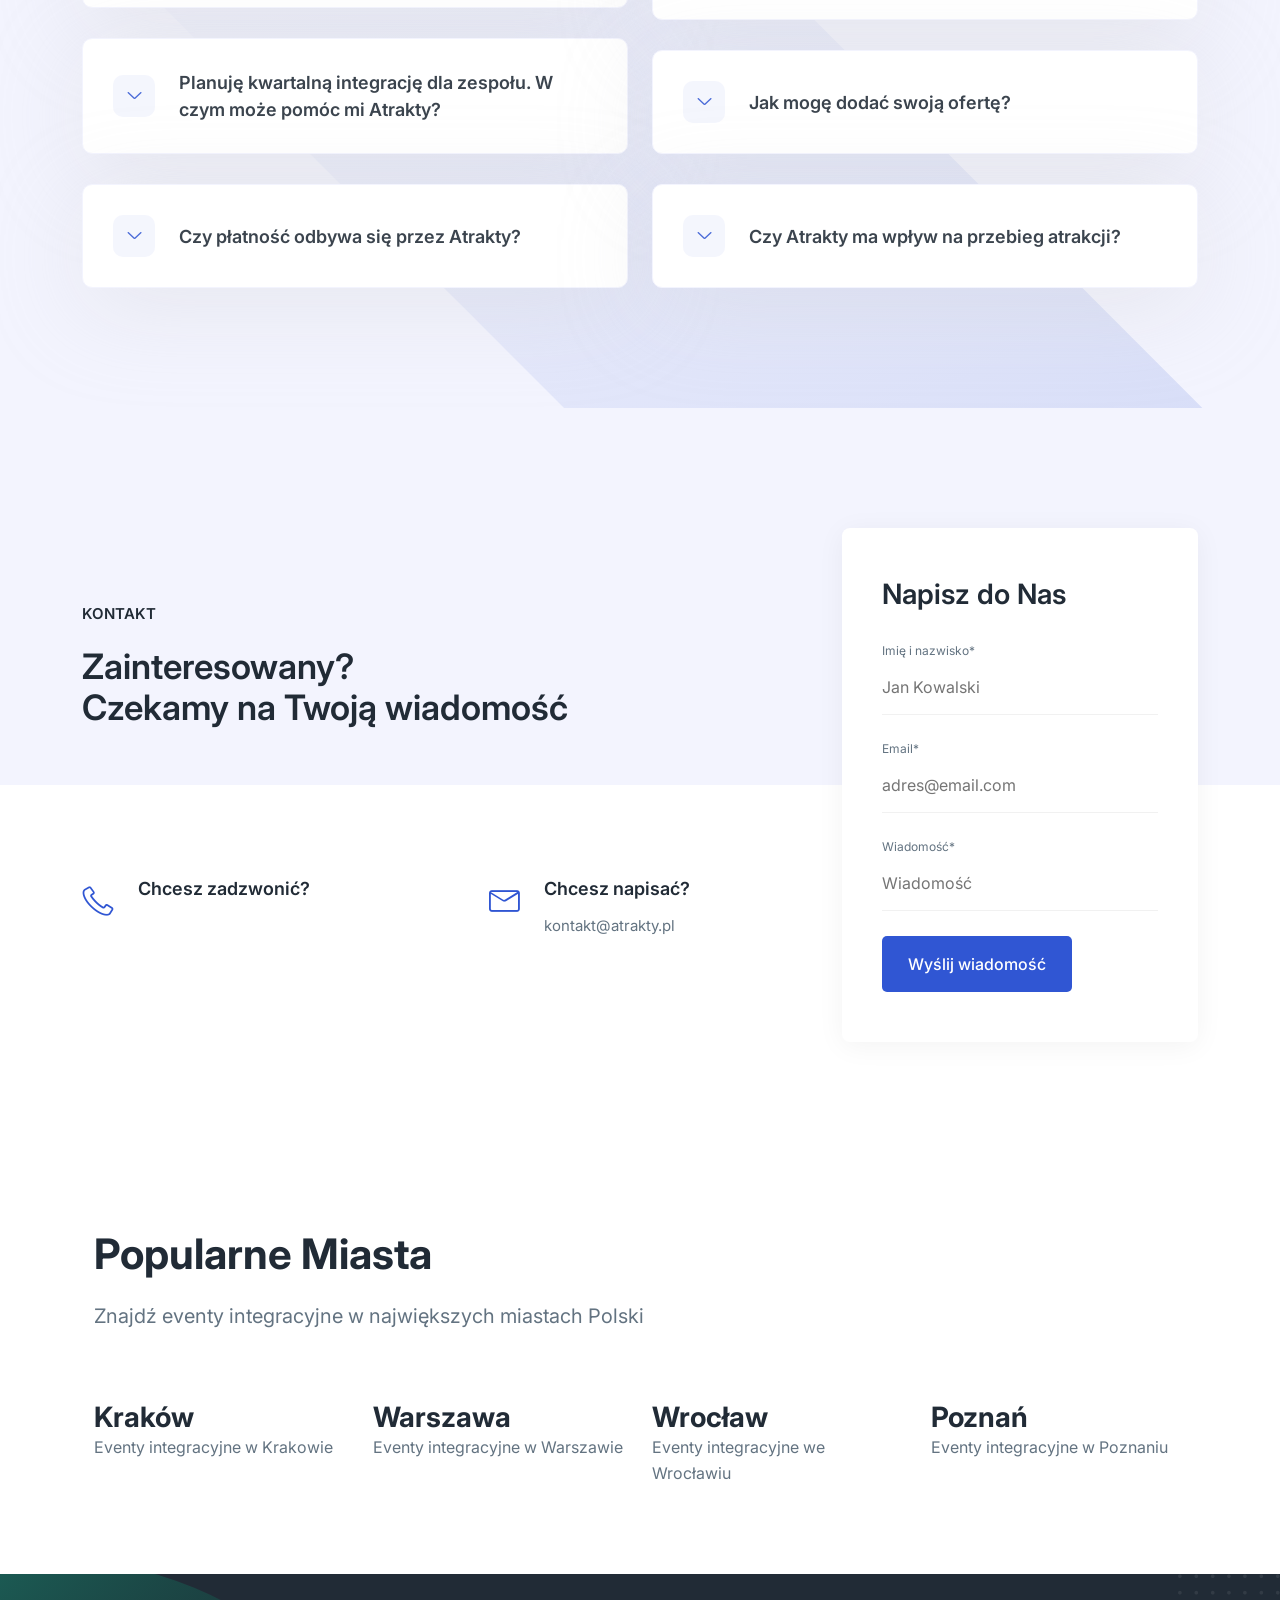
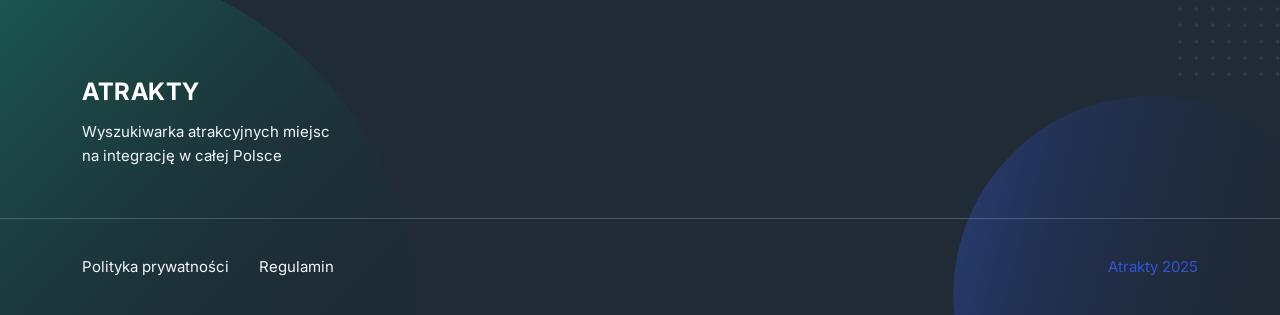
==== commit b54de290: "Migration to Atrakty" ====
--- a/index.html
+++ b/index.html
@@ -4,23 +4,23 @@
     <meta charset="UTF-8" />
     <meta http-equiv="X-UA-Compatible" content="IE=edge" />
     <meta name="viewport" content="width=device-width, initial-scale=1.0" />
-    <title>Eventegro | Wyszukiwarka eventów integracyjnych i firmowych w całej Polsce</title>
+    <title>Atrakty | Wyszukiwarka eventów integracyjnych i firmowych w całej Polsce</title>
 
     <!-- Primary Meta Tags -->
-    <meta name="title" content="Eventegro | Wyszukiwarka eventów integracyjnych i firmowych w całej Polsce">
+    <meta name="title" content="Atrakty | Wyszukiwarka eventów integracyjnych i firmowych w całej Polsce">
     <meta name="description" content="Znajdź najlepsze miejsca na integrację firmową w Twoim mieście. Escape roomy, restauracje, warsztaty i inne atrakcje dla zespołu. Darmowe wyszukiwanie eventów integracyjnych w Krakowie, Warszawie, Gdańsku i innych miastach.">
 
     <!-- Open Graph / Facebook -->
     <meta property="og:type" content="website">
-    <meta property="og:url" content="https://eventegro.pl/">
-    <meta property="og:title" content="Eventegro | Wyszukiwarka eventów integracyjnych i firmowych w całej Polsce">
+    <meta property="og:url" content="https://atrakty.pl/">
+    <meta property="og:title" content="Atrakty | Wyszukiwarka eventów integracyjnych i firmowych w całej Polsce">
     <meta property="og:description" content="Znajdź najlepsze miejsca na integrację firmową w Twoim mieście. Escape roomy, restauracje, warsztaty i inne atrakcje dla zespołu. Darmowe wyszukiwanie eventów integracyjnych w Krakowie, Warszawie, Gdańsku i innych miastach.">
     <!-- <meta property="og:image" content="https://uideck.com/wp-content/uploads/2021/09/play-meta-bs.jpg"> -->
 
     <!-- Twitter -->
     <meta property="twitter:card" content="summary_large_image">
-    <meta property="twitter:url" content="https://eventegro.pl/">
-    <meta property="twitter:title" content="Eventegro | Wyszukiwarka eventów integracyjnych i firmowych w całej Polsce">
+    <meta property="twitter:url" content="https://atrakty.pl/">
+    <meta property="twitter:title" content="Atrakty | Wyszukiwarka eventów integracyjnych i firmowych w całej Polsce">
     <meta property="twitter:description" content="Znajdź najlepsze miejsca na integrację firmową w Twoim mieście. Escape roomy, restauracje, warsztaty i inne atrakcje dla zespołu. Darmowe wyszukiwanie eventów integracyjnych w Krakowie, Warszawie, Gdańsku i innych miastach.">
     <!-- <meta property="twitter:image" content="https://uideck.com/wp-content/uploads/2021/09/play-meta-bs.jpg"> -->
 
@@ -28,12 +28,12 @@
     {
       "@context": "https://schema.org",
       "@type": "WebSite",
-      "name": "Eventegro",
-      "url": "https://eventegro.pl",
+      "name": "Atrakty",
+      "url": "https://atrakty.pl",
       "description": "Wyszukiwarka atrakcyjnych miejsc na integrację w całej Polsce",
       "potentialAction": {
         "@type": "SearchAction",
-        "target": "https://eventegro.pl/search?q={search_term_string}",
+        "target": "https://atrakty.pl/search?q={search_term_string}",
         "query-input": "required name=search_term_string"
       }
     }
@@ -51,7 +51,7 @@
     <link rel="stylesheet" href="assets/css/animate.css" />
     <link rel="stylesheet" href="assets/css/lineicons.css" />
     <link rel="stylesheet" href="assets/css/ud-styles.css" />
-    <link rel="canonical" href="https://eventegro.pl/" />
+    <link rel="canonical" href="https://atrakty.pl/" />
   </head>
   <body>
     <!-- ====== Header Start ====== -->
@@ -61,7 +61,7 @@
           <div class="col-lg-12">
             <nav class="navbar navbar-expand-lg">
               <a class="navbar-brand" href="index.html">
-                <img src="assets/images/logo/logo.svg" alt="Logo" />
+                <span class="logo-text">ATRAKTY</span>
               </a>
               <button class="navbar-toggler">
                 <span class="toggler-icon"> </span>
@@ -124,15 +124,12 @@
                 </li>
               </ul> -->
             </div>
-            <!-- <div
-              class="ud-hero-brands-wrapper wow fadeInUp"
-              data-wow-delay=".3s"
-            >
-              <img src="assets/images/hero/brand.svg" alt="brand" />
+            <!-- <div class="ud-hero-brands-wrapper wow fadeInUp" data-wow-delay=".3s">
+              <span class="logo-text">ATRAKTY</span>
             </div> -->
             
               <div class="ud-hero-image wow fadeInUp" data-wow-delay=".25s">
-              <img src="assets/images/dashboard.webp" alt="Wyszukiwarka eventów integracyjnych w Krakowie, Warszawie i innych miastach" />
+              <!-- <img src="assets/images/dashboard.webp" alt="Wyszukiwarka eventów integracyjnych w Krakowie, Warszawie i innych miastach" /> -->
               <img
                 src="assets/images/hero/dotted-shape.svg"
                 alt="shape"
@@ -198,7 +195,7 @@
               <h2>Oferujesz przeżycia?</h2>
               <p>
                 Jesteś właścicielem restauracji, escape roomu? Szukasz nowych
-                kanałów do promocji swojego miejsca? Eventegro to miejsce gdzie 
+                kanałów do promocji swojego miejsca? Atrakty to miejsce gdzie 
                 możesz dodać swoją ofertę i zyskać nowych klientów!
               </p>
             </div>
@@ -267,7 +264,7 @@
                   <span class="icon flex-shrink-0">
                     <i class="lni lni-chevron-down"></i>
                   </span>
-                  <span>Do czego służy wyszukiwarka Eventegro?</span>
+                  <span>Do czego służy wyszukiwarka Atrakty?</span>
                 </button>
                 <div id="collapseOne" class="accordion-collapse collapse">
                   <div class="ud-faq-body">
@@ -287,7 +284,7 @@
                   <span class="icon flex-shrink-0">
                     <i class="lni lni-chevron-down"></i>
                   </span>
-                  <span>Planuję kwartalną integrację dla zespołu. W czym może pomóc mi Eventegro?</span>
+                  <span>Planuję kwartalną integrację dla zespołu. W czym może pomóc mi Atrakty?</span>
                 </button>
                 <div id="collapseTwo" class="accordion-collapse collapse">
                   <div class="ud-faq-body">
@@ -307,7 +304,7 @@
                   <span class="icon flex-shrink-0">
                     <i class="lni lni-chevron-down"></i>
                   </span>
-                  <span>Czy płatność odbywa się przez Eventegro?</span>
+                  <span>Czy płatność odbywa się przez Atrakty?</span>
                 </button>
                 <div id="collapseThree" class="accordion-collapse collapse">
                   <div class="ud-faq-body">
@@ -328,11 +325,11 @@
                   <span class="icon flex-shrink-0">
                     <i class="lni lni-chevron-down"></i>
                   </span>
-                  <span>Jestem właścicielem nowego escape roomu, czy mogę znaleźć klientów przez Eventegro?</span>
+                  <span>Jestem właścicielem nowego escape roomu, czy mogę znaleźć klientów przez Atrakty?</span>
                 </button>
                 <div id="collapseFour" class="accordion-collapse collapse">
                   <div class="ud-faq-body">
-                    Oczywiście! Eventegro może pomóc w poszerzeniu zasięgów.
+                    Oczywiście! Atrakty może pomóc w poszerzeniu zasięgów.
                   </div>
                 </div>
               </div>
@@ -367,7 +364,7 @@
                   <span class="icon flex-shrink-0">
                     <i class="lni lni-chevron-down"></i>
                   </span>
-                  <span>Czy Eventegro ma wpływ na przebieg atrakcji?</span>
+                  <span>Czy Atrakty ma wpływ na przebieg atrakcji?</span>
                 </button>
                 <div id="collapseSix" class="accordion-collapse collapse">
                   <div class="ud-faq-body">
@@ -411,7 +408,7 @@
                   </div>
                   <div class="ud-info-meta">
                     <h5>Chcesz napisać?</h5>
-                    <p>kontakt@eventegro.pl</p>                    
+                    <p>kontakt@atrakty.pl</p>                    
                   </div>
                 </div>
               </div>
@@ -540,10 +537,10 @@
             <div class="col-xl-3 col-lg-4 col-md-6">
               <div class="ud-widget">
                 <a href="index.html" class="ud-footer-logo">
-                  <img src="assets/images/logo/logo.svg" alt="logo" />
+                  <span class="logo-text">ATRAKTY</span>
                 </a>
                 <p class="ud-widget-desc">
-                  Wyszukiwarka eventów firmowych
+                  Wyszukiwarka atrakcyjnych miejsc na integrację w całej Polsce
                 </p>
               </div>
             </div>
@@ -566,7 +563,7 @@
             <div class="col-md-4">
               <p class="ud-footer-bottom-right">
                 <!-- Designed and Developed by -->
-                <a href="https://eventegro.com" rel="nofollow">Eventegro 2024</a>
+                <a href="https://atrakty.pl" rel="nofollow">Atrakty 2025</a>
               </p>
             </div>
           </div>
--- a/assets/css/ud-styles.css
+++ b/assets/css/ud-styles.css
@@ -2627,4 +2627,34 @@
   margin-bottom: 24px;
 }
 
+.logo-text {
+  font-family: 'Inter', -apple-system, BlinkMacSystemFont, 'Segoe UI', Roboto, Oxygen, Ubuntu, Cantarell, 'Open Sans', 'Helvetica Neue', sans-serif;
+  font-weight: 700;
+  font-size: 24px;
+  text-decoration: none;
+  letter-spacing: 0.5px;
+  transition: all 0.3s ease-out 0s;
+}
+
+/* Initial state - white logo */
+.ud-header .logo-text {
+  color: #FFFFFF;
+}
+
+/* Scrolled state - blue logo */
+.sticky .logo-text {
+  color: #4361EE;
+}
+
+.navbar-brand .logo-text {
+  margin: 0;
+  padding: 0;
+  line-height: 1;
+}
+
+/* Footer white logo */
+.ud-footer .logo-text {
+  color: #FFFFFF;
+}
+
 /*# sourceMappingURL=ud-styles.css.map */
